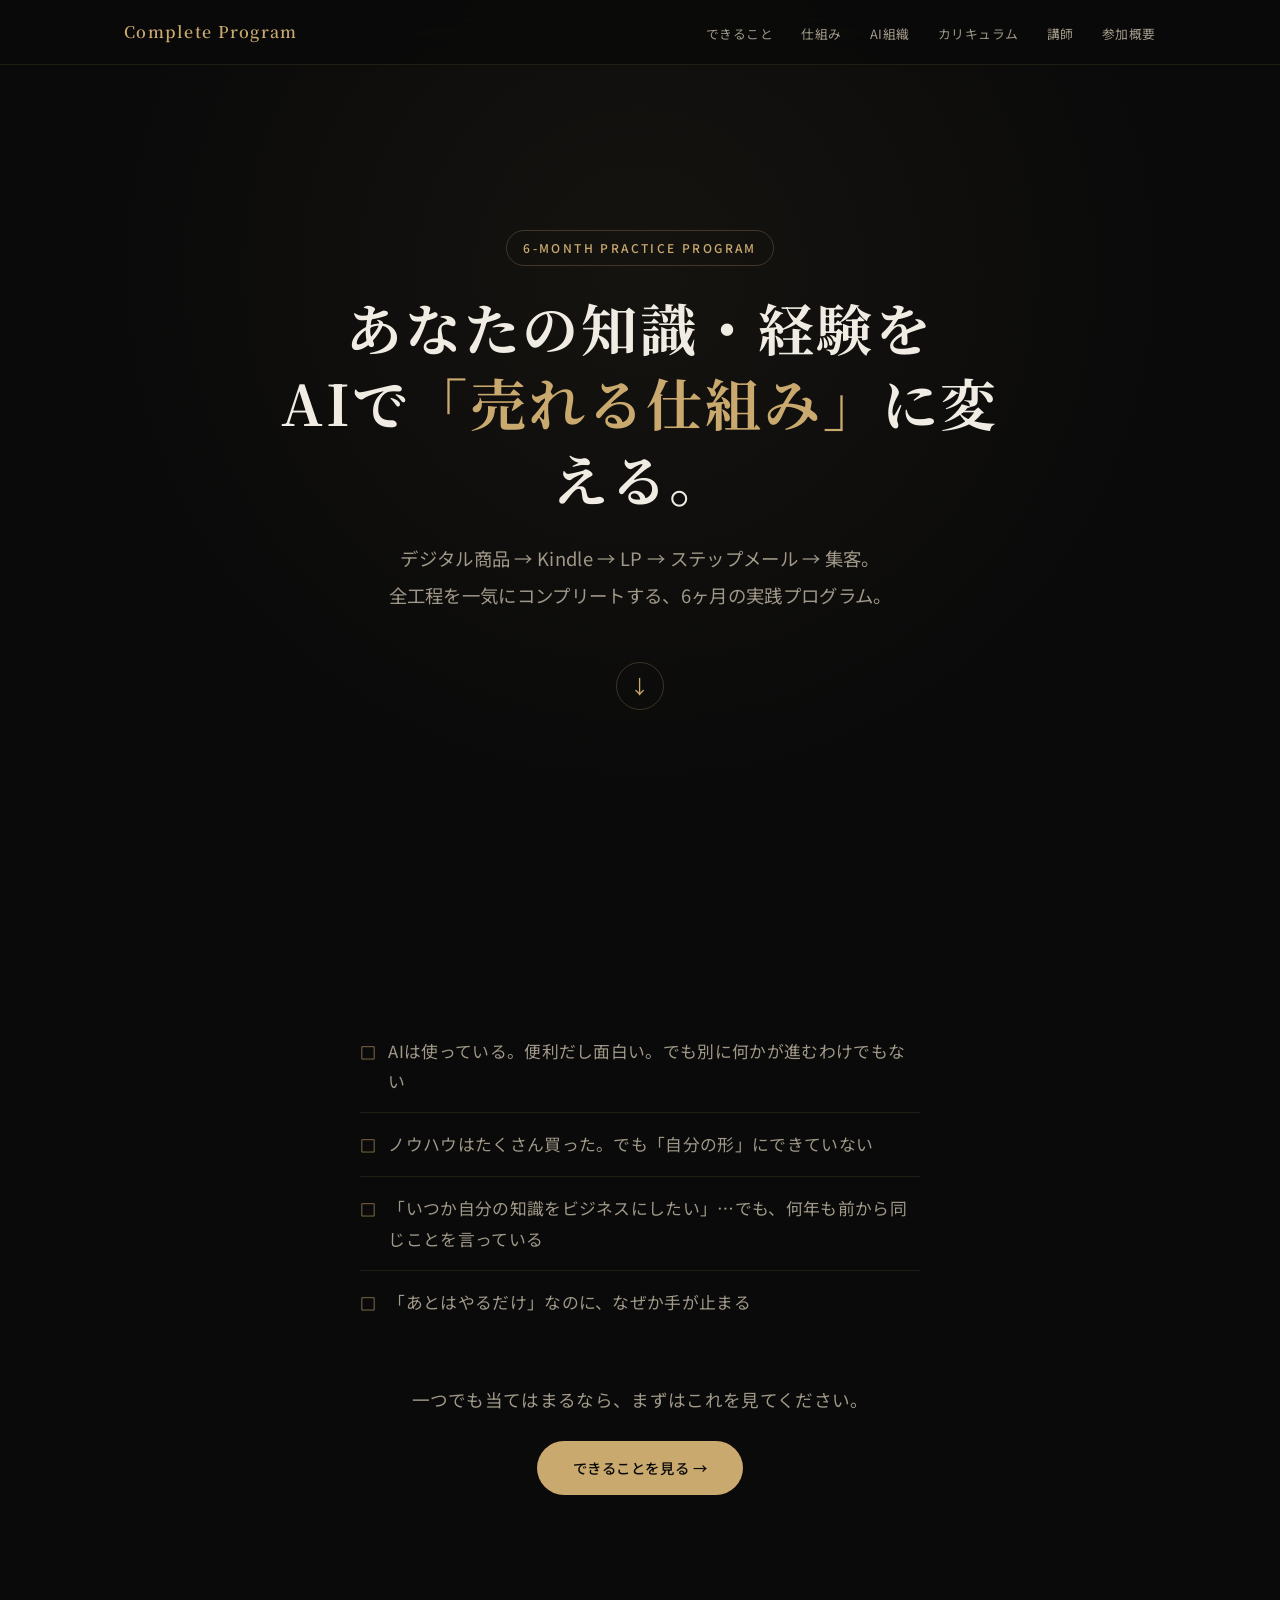
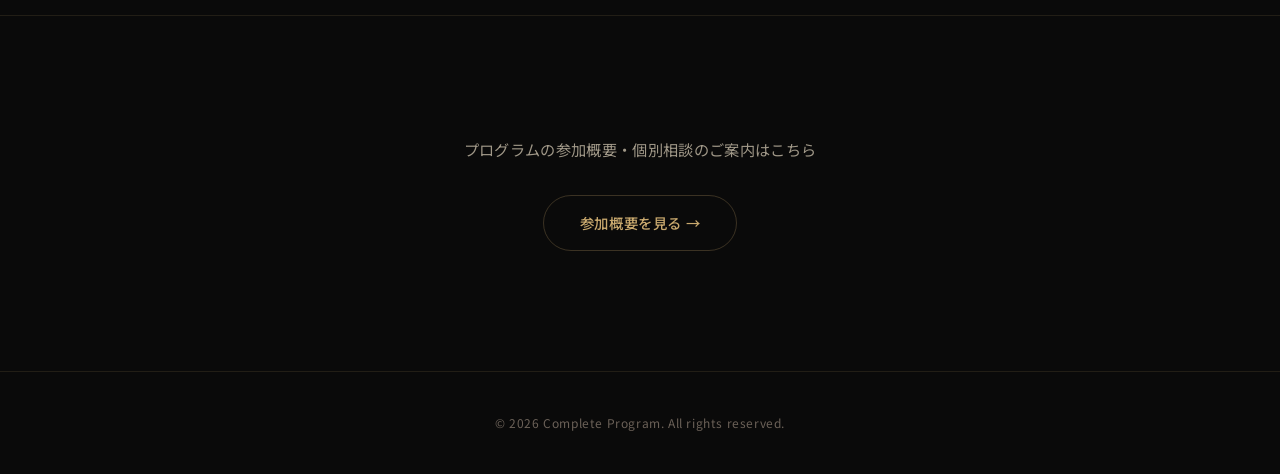
==== complete/index.html @ 24734cca "Move to /complete/ subdirectory" ====
<!DOCTYPE html>
<html lang="ja">
<head>
  <meta charset="UTF-8">
  <meta name="viewport" content="width=device-width, initial-scale=1.0">
  <title>Complete Program — AIで「売れる仕組み」を一気に作る実践プログラム</title>
  <meta name="description" content="デジタル商品、Kindle、LP、ステップメール、集客。全工程をAIで一気にコンプリートする6ヶ月の実践プログラム。">
  <link rel="stylesheet" href="style.css">
</head>
<body>

  <!-- Header -->
  <header class="site-header">
    <nav class="nav">
      <a href="index.html" class="nav__logo">Complete Program</a>
      <button class="nav__toggle" id="navToggle" aria-label="メニュー">
        <span></span><span></span><span></span>
      </button>
      <ul class="nav__links" id="navLinks">
        <li><a href="demo.html" class="nav__link">できること</a></li>
        <li><a href="system.html" class="nav__link">仕組み</a></li>
        <li><a href="ai-team.html" class="nav__link">AI組織</a></li>
        <li><a href="curriculum.html" class="nav__link">カリキュラム</a></li>
        <li><a href="coaches.html" class="nav__link">講師</a></li>
        <li><a href="overview.html" class="nav__link">参加概要</a></li>
      </ul>
    </nav>
  </header>

  <!-- Hero -->
  <section class="hero">
    <div class="hero__content">
      <span class="hero__label">6-Month Practice Program</span>
      <h1 class="hero__title">
        あなたの知識・経験を<br>
        AIで<span class="text-accent">「売れる仕組み」</span>に変える。
      </h1>
      <p class="hero__subtitle">
        デジタル商品 → Kindle → LP → ステップメール → 集客。<br>
        全工程を一気にコンプリートする、6ヶ月の実践プログラム。
      </p>
      <a href="#checklist" class="hero__arrow" aria-label="下へスクロール">↓</a>
    </div>
  </section>

  <!-- Checklist -->
  <section class="section" id="checklist">
    <div class="container">
      <ul class="checklist fade-in">
        <li class="checklist__item">AIは使っている。便利だし面白い。でも別に何かが進むわけでもない</li>
        <li class="checklist__item">ノウハウはたくさん買った。でも「自分の形」にできていない</li>
        <li class="checklist__item">「いつか自分の知識をビジネスにしたい」…でも、何年も前から同じことを言っている</li>
        <li class="checklist__item">「あとはやるだけ」なのに、なぜか手が止まる</li>
      </ul>

      <div class="text-center mt-48 fade-in">
        <p class="text-body mb-24">一つでも当てはまるなら、まずはこれを見てください。</p>
        <a href="demo.html" class="btn btn--primary">できることを見る →</a>
      </div>
    </div>
  </section>

  <!-- CTA to Overview -->
  <section class="cta-section fade-in">
    <p class="cta-section__desc">プログラムの参加概要・個別相談のご案内はこちら</p>
    <a href="overview.html" class="btn btn--outline">参加概要を見る →</a>
  </section>

  <!-- Footer -->
  <footer class="site-footer">
    <p>© 2026 Complete Program. All rights reserved.</p>
  </footer>

  <script src="main.js"></script>
</body>
</html>
---- complete/style.css ----
/* ============================================
   Complete Program — 専用サイト共通CSS
   Design: Quiet Luxury (Dark × Gold)
   ============================================ */

/* --- Google Fonts --- */
@import url('https://fonts.googleapis.com/css2?family=Noto+Sans+JP:wght@300;400;500;700&family=Noto+Serif+JP:wght@400;600;700&display=swap');

/* --- CSS Variables --- */
:root {
  /* Colors */
  --bg-primary: #0a0a0a;
  --bg-secondary: #111111;
  --bg-card: #161616;
  --bg-card-hover: #1c1c1c;
  --text-primary: #f0ece4;
  --text-secondary: #a09888;
  --text-muted: #6b6158;
  --accent-gold: #c9a96e;
  --accent-gold-light: #dfc699;
  --accent-gold-dim: rgba(201, 169, 110, 0.15);
  --border-subtle: rgba(201, 169, 110, 0.12);
  --border-medium: rgba(201, 169, 110, 0.25);

  /* Typography */
  --font-sans: 'Noto Sans JP', -apple-system, BlinkMacSystemFont, sans-serif;
  --font-serif: 'Noto Serif JP', 'Yu Mincho', serif;

  /* Spacing */
  --section-padding: clamp(64px, 10vw, 120px);
  --content-max: 880px;
  --content-wide: 1080px;

  /* Transitions */
  --ease-out: cubic-bezier(0.16, 1, 0.3, 1);
}

/* --- Reset & Base --- */
*, *::before, *::after {
  box-sizing: border-box;
  margin: 0;
  padding: 0;
}

html {
  font-size: 16px;
  scroll-behavior: smooth;
  -webkit-font-smoothing: antialiased;
  -moz-osx-font-smoothing: grayscale;
}

body {
  font-family: var(--font-sans);
  font-weight: 400;
  color: var(--text-primary);
  background-color: var(--bg-primary);
  line-height: 1.8;
  letter-spacing: 0.02em;
  overflow-x: hidden;
}

a {
  color: var(--accent-gold);
  text-decoration: none;
  transition: color 0.3s var(--ease-out);
}
a:hover {
  color: var(--accent-gold-light);
}

img {
  max-width: 100%;
  height: auto;
  display: block;
}

/* --- Typography --- */
.heading-xl {
  font-family: var(--font-serif);
  font-size: clamp(1.75rem, 4.5vw, 3rem);
  font-weight: 600;
  line-height: 1.4;
  letter-spacing: 0.04em;
  color: var(--text-primary);
}

.heading-lg {
  font-family: var(--font-serif);
  font-size: clamp(1.5rem, 3.5vw, 2.25rem);
  font-weight: 600;
  line-height: 1.4;
  letter-spacing: 0.03em;
  color: var(--text-primary);
}

.heading-md {
  font-family: var(--font-serif);
  font-size: clamp(1.2rem, 2.5vw, 1.6rem);
  font-weight: 600;
  line-height: 1.5;
  color: var(--text-primary);
}

.text-body {
  font-size: clamp(0.95rem, 1.8vw, 1.1rem);
  color: var(--text-secondary);
  line-height: 2;
}

.text-small {
  font-size: 0.85rem;
  color: var(--text-muted);
}

.text-accent {
  color: var(--accent-gold);
}

/* --- Layout --- */
.container {
  max-width: var(--content-max);
  margin: 0 auto;
  padding: 0 24px;
}

.container--wide {
  max-width: var(--content-wide);
}

.section {
  padding: var(--section-padding) 0;
}

.section--alt {
  background-color: var(--bg-secondary);
}

/* --- Header / Navigation --- */
.site-header {
  position: fixed;
  top: 0;
  left: 0;
  right: 0;
  z-index: 1000;
  background: rgba(10, 10, 10, 0.85);
  backdrop-filter: blur(20px);
  -webkit-backdrop-filter: blur(20px);
  border-bottom: 1px solid var(--border-subtle);
  transition: background 0.3s var(--ease-out);
}

.nav {
  max-width: var(--content-wide);
  margin: 0 auto;
  padding: 0 24px;
  height: 64px;
  display: flex;
  align-items: center;
  justify-content: space-between;
}

.nav__logo {
  font-family: var(--font-serif);
  font-size: 1rem;
  font-weight: 600;
  color: var(--accent-gold);
  letter-spacing: 0.08em;
  white-space: nowrap;
}

.nav__links {
  display: flex;
  gap: 28px;
  list-style: none;
}

.nav__link {
  font-size: 0.8rem;
  font-weight: 400;
  color: var(--text-secondary);
  letter-spacing: 0.04em;
  padding: 4px 0;
  position: relative;
  transition: color 0.3s var(--ease-out);
}

.nav__link::after {
  content: '';
  position: absolute;
  bottom: -2px;
  left: 0;
  width: 0;
  height: 1px;
  background: var(--accent-gold);
  transition: width 0.4s var(--ease-out);
}

.nav__link:hover,
.nav__link--active {
  color: var(--accent-gold);
}

.nav__link:hover::after,
.nav__link--active::after {
  width: 100%;
}

/* Mobile Menu */
.nav__toggle {
  display: none;
  background: none;
  border: none;
  cursor: pointer;
  padding: 8px;
}

.nav__toggle span {
  display: block;
  width: 20px;
  height: 1.5px;
  background: var(--text-primary);
  margin: 5px 0;
  transition: all 0.3s var(--ease-out);
}

@media (max-width: 768px) {
  .nav__toggle {
    display: block;
  }

  .nav__links {
    position: fixed;
    top: 64px;
    left: 0;
    right: 0;
    background: rgba(10, 10, 10, 0.97);
    backdrop-filter: blur(20px);
    -webkit-backdrop-filter: blur(20px);
    flex-direction: column;
    padding: 24px 32px 40px;
    gap: 0;
    border-bottom: 1px solid var(--border-subtle);
    transform: translateY(-120%);
    opacity: 0;
    transition: transform 0.4s var(--ease-out), opacity 0.3s var(--ease-out);
    pointer-events: none;
  }

  .nav__links.is-open {
    transform: translateY(0);
    opacity: 1;
    pointer-events: all;
  }

  .nav__link {
    padding: 14px 0;
    font-size: 0.95rem;
    border-bottom: 1px solid var(--border-subtle);
  }

  .nav__link:last-child {
    border-bottom: none;
  }
}

/* --- Hero --- */
.hero {
  min-height: 100vh;
  display: flex;
  align-items: center;
  justify-content: center;
  text-align: center;
  padding: 120px 24px 80px;
  position: relative;
  overflow: hidden;
}

.hero::before {
  content: '';
  position: absolute;
  top: 0;
  left: 0;
  right: 0;
  bottom: 0;
  background: radial-gradient(ellipse at 50% 30%, rgba(201, 169, 110, 0.06) 0%, transparent 60%);
  pointer-events: none;
}

.hero__content {
  position: relative;
  z-index: 1;
  max-width: 720px;
}

.hero__label {
  display: inline-block;
  font-size: 0.75rem;
  font-weight: 500;
  color: var(--accent-gold);
  letter-spacing: 0.2em;
  text-transform: uppercase;
  margin-bottom: 24px;
  padding: 6px 16px;
  border: 1px solid var(--border-medium);
  border-radius: 100px;
}

.hero__title {
  font-family: var(--font-serif);
  font-size: clamp(2rem, 6vw, 3.5rem);
  font-weight: 700;
  line-height: 1.35;
  letter-spacing: 0.05em;
  margin-bottom: 24px;
}

.hero__subtitle {
  font-size: clamp(1rem, 2vw, 1.15rem);
  color: var(--text-secondary);
  line-height: 2;
  margin-bottom: 48px;
}

.hero__arrow {
  display: inline-flex;
  align-items: center;
  justify-content: center;
  width: 48px;
  height: 48px;
  border: 1px solid var(--border-medium);
  border-radius: 50%;
  color: var(--accent-gold);
  font-size: 1.2rem;
  animation: float 2.5s ease-in-out infinite;
  cursor: pointer;
  transition: background 0.3s var(--ease-out);
}
.hero__arrow:hover {
  background: var(--accent-gold-dim);
}

@keyframes float {
  0%, 100% { transform: translateY(0); }
  50% { transform: translateY(8px); }
}

/* --- Page Hero (inner pages) --- */
.page-hero {
  padding: 140px 24px 80px;
  text-align: center;
}

.page-hero__title {
  font-family: var(--font-serif);
  font-size: clamp(1.75rem, 5vw, 2.75rem);
  font-weight: 700;
  line-height: 1.4;
  letter-spacing: 0.04em;
  margin-bottom: 16px;
}

.page-hero__subtitle {
  font-size: clamp(0.95rem, 1.8vw, 1.1rem);
  color: var(--text-secondary);
  max-width: 600px;
  margin: 0 auto;
  line-height: 1.9;
}

/* --- Video Block --- */
.video-block {
  margin: 48px 0;
}

.video-block__label {
  font-family: var(--font-serif);
  font-size: clamp(1.1rem, 2.5vw, 1.4rem);
  font-weight: 600;
  margin-bottom: 20px;
  text-align: center;
  line-height: 1.6;
}

.video-block__player {
  position: relative;
  width: 100%;
  padding-bottom: 56.25%; /* 16:9 */
  background: var(--bg-card);
  border-radius: 12px;
  overflow: hidden;
  border: 1px solid var(--border-subtle);
}

.video-block__player iframe {
  position: absolute;
  top: 0;
  left: 0;
  width: 100%;
  height: 100%;
  border: none;
}

.video-block__placeholder {
  position: absolute;
  top: 0;
  left: 0;
  width: 100%;
  height: 100%;
  display: flex;
  flex-direction: column;
  align-items: center;
  justify-content: center;
  gap: 16px;
  color: var(--text-muted);
  cursor: pointer;
  transition: background 0.3s var(--ease-out);
}

.video-block__placeholder:hover {
  background: rgba(201, 169, 110, 0.05);
}

.video-block__play-icon {
  width: 64px;
  height: 64px;
  border: 2px solid var(--accent-gold);
  border-radius: 50%;
  display: flex;
  align-items: center;
  justify-content: center;
  color: var(--accent-gold);
  font-size: 1.5rem;
  transition: all 0.3s var(--ease-out);
}

.video-block__placeholder:hover .video-block__play-icon {
  background: var(--accent-gold);
  color: var(--bg-primary);
  transform: scale(1.08);
}

.video-block__placeholder-text {
  font-size: 0.85rem;
  letter-spacing: 0.05em;
}

/* --- Checklist --- */
.checklist {
  list-style: none;
  max-width: 560px;
  margin: 0 auto;
}

.checklist__item {
  padding: 16px 0;
  border-bottom: 1px solid var(--border-subtle);
  font-size: clamp(0.95rem, 1.8vw, 1.05rem);
  color: var(--text-secondary);
  line-height: 1.8;
  display: flex;
  align-items: flex-start;
  gap: 12px;
}

.checklist__item::before {
  content: '□';
  color: var(--accent-gold);
  font-size: 1rem;
  flex-shrink: 0;
  margin-top: 2px;
}

.checklist__item:last-child {
  border-bottom: none;
}

/* --- Three Column (Icons) --- */
.three-col {
  display: grid;
  grid-template-columns: repeat(3, 1fr);
  gap: 32px;
  text-align: center;
  margin: 48px 0;
}

.three-col__item {
  padding: 32px 16px;
}

.three-col__icon {
  font-size: 2.5rem;
  margin-bottom: 16px;
}

.three-col__title {
  font-family: var(--font-serif);
  font-size: 1.1rem;
  font-weight: 600;
  margin-bottom: 8px;
  color: var(--text-primary);
}

.three-col__desc {
  font-size: 0.85rem;
  color: var(--text-muted);
  line-height: 1.7;
}

@media (max-width: 640px) {
  .three-col {
    grid-template-columns: 1fr;
    gap: 8px;
  }
  .three-col__item {
    padding: 24px 16px;
    border-bottom: 1px solid var(--border-subtle);
  }
  .three-col__item:last-child {
    border-bottom: none;
  }
}

/* --- Timeline --- */
.timeline {
  position: relative;
  padding-left: 40px;
  margin: 48px 0;
}

.timeline::before {
  content: '';
  position: absolute;
  left: 12px;
  top: 0;
  bottom: 0;
  width: 1px;
  background: linear-gradient(to bottom, var(--accent-gold), var(--border-subtle));
}

.timeline__item {
  position: relative;
  padding-bottom: 40px;
}

.timeline__item:last-child {
  padding-bottom: 0;
}

.timeline__dot {
  position: absolute;
  left: -34px;
  top: 4px;
  width: 12px;
  height: 12px;
  border-radius: 50%;
  background: var(--accent-gold);
  border: 2px solid var(--bg-primary);
  box-shadow: 0 0 0 4px var(--accent-gold-dim);
}

.timeline__month {
  font-family: var(--font-serif);
  font-size: 0.8rem;
  font-weight: 600;
  color: var(--accent-gold);
  letter-spacing: 0.1em;
  margin-bottom: 4px;
}

.timeline__title {
  font-family: var(--font-serif);
  font-size: 1.2rem;
  font-weight: 600;
  margin-bottom: 6px;
}

.timeline__desc {
  font-size: 0.9rem;
  color: var(--text-secondary);
  line-height: 1.7;
}

.timeline__divider {
  position: relative;
  padding: 24px 0;
  text-align: center;
}

.timeline__divider-text {
  font-family: var(--font-serif);
  font-size: 0.85rem;
  color: var(--accent-gold);
  letter-spacing: 0.1em;
  background: var(--bg-primary);
  padding: 0 16px;
  position: relative;
  z-index: 1;
}

/* --- Deliverables Grid --- */
.deliverables {
  display: grid;
  grid-template-columns: repeat(auto-fit, minmax(140px, 1fr));
  gap: 16px;
  margin: 40px 0;
}

.deliverable {
  background: var(--bg-card);
  border: 1px solid var(--border-subtle);
  border-radius: 12px;
  padding: 24px 16px;
  text-align: center;
  transition: all 0.3s var(--ease-out);
}

.deliverable:hover {
  border-color: var(--border-medium);
  background: var(--bg-card-hover);
  transform: translateY(-2px);
}

.deliverable__icon {
  font-size: 1.8rem;
  margin-bottom: 10px;
}

.deliverable__name {
  font-size: 0.8rem;
  color: var(--text-secondary);
  line-height: 1.5;
}

/* --- Coach Card --- */
.coach-grid {
  display: grid;
  grid-template-columns: repeat(2, 1fr);
  gap: 40px;
  margin: 48px 0;
}

.coach-card {
  text-align: center;
  padding: 48px 24px;
  background: var(--bg-card);
  border: 1px solid var(--border-subtle);
  border-radius: 16px;
  transition: all 0.3s var(--ease-out);
}

.coach-card:hover {
  border-color: var(--border-medium);
}

.coach-card__avatar {
  width: 120px;
  height: 120px;
  border-radius: 50%;
  background: var(--bg-secondary);
  border: 2px solid var(--border-medium);
  margin: 0 auto 24px;
  display: flex;
  align-items: center;
  justify-content: center;
  font-size: 2.5rem;
  color: var(--accent-gold);
}

.coach-card__name {
  font-family: var(--font-serif);
  font-size: 1.3rem;
  font-weight: 600;
  margin-bottom: 4px;
}

.coach-card__role {
  font-size: 0.85rem;
  color: var(--accent-gold);
  margin-bottom: 20px;
  letter-spacing: 0.05em;
}

.coach-card__desc {
  font-size: 0.9rem;
  color: var(--text-secondary);
  line-height: 1.8;
}

@media (max-width: 640px) {
  .coach-grid {
    grid-template-columns: 1fr;
    gap: 24px;
  }
}

/* --- FAQ --- */
.faq-list {
  margin: 40px 0;
}

.faq-item {
  border-bottom: 1px solid var(--border-subtle);
}

.faq-item__q {
  width: 100%;
  background: none;
  border: none;
  color: var(--text-primary);
  font-family: var(--font-sans);
  font-size: 1rem;
  text-align: left;
  padding: 20px 0;
  cursor: pointer;
  display: flex;
  align-items: center;
  justify-content: space-between;
  gap: 16px;
  transition: color 0.3s var(--ease-out);
}

.faq-item__q:hover {
  color: var(--accent-gold);
}

.faq-item__icon {
  font-size: 1.2rem;
  color: var(--accent-gold);
  flex-shrink: 0;
  transition: transform 0.3s var(--ease-out);
}

.faq-item.is-open .faq-item__icon {
  transform: rotate(45deg);
}

.faq-item__a {
  max-height: 0;
  overflow: hidden;
  transition: max-height 0.4s var(--ease-out), padding 0.3s var(--ease-out);
}

.faq-item.is-open .faq-item__a {
  max-height: 300px;
  padding-bottom: 20px;
}

.faq-item__a-inner {
  font-size: 0.9rem;
  color: var(--text-secondary);
  line-height: 1.9;
  padding-right: 40px;
}

/* --- CTA Section --- */
.cta-section {
  text-align: center;
  padding: var(--section-padding) 24px;
  border-top: 1px solid var(--border-subtle);
}

.cta-section__title {
  font-family: var(--font-serif);
  font-size: clamp(1.2rem, 3vw, 1.6rem);
  font-weight: 600;
  margin-bottom: 12px;
  color: var(--text-primary);
}

.cta-section__desc {
  font-size: 0.95rem;
  color: var(--text-secondary);
  margin-bottom: 32px;
}

/* --- Buttons --- */
.btn {
  display: inline-flex;
  align-items: center;
  gap: 8px;
  font-family: var(--font-sans);
  font-size: 0.9rem;
  font-weight: 500;
  letter-spacing: 0.04em;
  padding: 14px 36px;
  border-radius: 100px;
  border: none;
  cursor: pointer;
  transition: all 0.3s var(--ease-out);
  text-decoration: none;
}

.btn--primary {
  background: var(--accent-gold);
  color: var(--bg-primary);
}
.btn--primary:hover {
  background: var(--accent-gold-light);
  color: var(--bg-primary);
  transform: translateY(-2px);
  box-shadow: 0 8px 32px rgba(201, 169, 110, 0.25);
}

.btn--outline {
  background: transparent;
  color: var(--accent-gold);
  border: 1px solid var(--border-medium);
}
.btn--outline:hover {
  background: var(--accent-gold-dim);
  border-color: var(--accent-gold);
  color: var(--accent-gold-light);
}

.btn--large {
  padding: 18px 48px;
  font-size: 1rem;
}

/* --- Divider --- */
.divider {
  width: 60px;
  height: 1px;
  background: var(--accent-gold);
  margin: 32px auto;
  opacity: 0.5;
}

/* --- Quote Block --- */
.quote-block {
  max-width: 640px;
  margin: 60px auto;
  text-align: center;
  padding: 48px 32px;
  position: relative;
}

.quote-block::before {
  content: '';
  position: absolute;
  top: 0;
  left: 50%;
  transform: translateX(-50%);
  width: 40px;
  height: 1px;
  background: var(--accent-gold);
}

.quote-block__text {
  font-family: var(--font-serif);
  font-size: clamp(1.1rem, 2.5vw, 1.4rem);
  font-weight: 400;
  line-height: 2;
  color: var(--text-primary);
}

.quote-block__text em {
  font-style: normal;
  color: var(--accent-gold);
}

/* --- Overview specifics --- */
.overview-specs {
  display: grid;
  grid-template-columns: repeat(3, 1fr);
  gap: 24px;
  margin: 48px 0;
}

.overview-spec {
  background: var(--bg-card);
  border: 1px solid var(--border-subtle);
  border-radius: 12px;
  padding: 32px 24px;
  text-align: center;
}

.overview-spec__icon {
  font-size: 2rem;
  margin-bottom: 12px;
}

.overview-spec__label {
  font-size: 0.8rem;
  color: var(--text-muted);
  margin-bottom: 4px;
  letter-spacing: 0.05em;
}

.overview-spec__value {
  font-family: var(--font-serif);
  font-size: 1.2rem;
  font-weight: 600;
  color: var(--text-primary);
}

@media (max-width: 640px) {
  .overview-specs {
    grid-template-columns: 1fr;
    gap: 12px;
  }
}

.price-display {
  text-align: center;
  margin: 40px 0;
  padding: 40px 24px;
  border: 1px solid var(--border-medium);
  border-radius: 16px;
  background: linear-gradient(135deg, rgba(201, 169, 110, 0.04) 0%, transparent 100%);
}

.price-display__label {
  font-size: 0.85rem;
  color: var(--text-muted);
  letter-spacing: 0.08em;
  margin-bottom: 12px;
}

.price-display__value {
  font-family: var(--font-serif);
  font-size: clamp(1.5rem, 4vw, 2.5rem);
  font-weight: 700;
  color: var(--accent-gold);
  margin-bottom: 8px;
}

.price-display__note {
  font-size: 0.85rem;
  color: var(--text-secondary);
}

/* --- CTA Final --- */
.cta-final {
  text-align: center;
  padding: 80px 24px;
  background: linear-gradient(180deg, var(--bg-primary) 0%, rgba(201, 169, 110, 0.03) 100%);
}

.cta-final__list {
  list-style: none;
  max-width: 400px;
  margin: 0 auto 40px;
  text-align: left;
}

.cta-final__list li {
  padding: 8px 0;
  font-size: 0.95rem;
  color: var(--text-secondary);
  display: flex;
  align-items: center;
  gap: 10px;
}

.cta-final__list li::before {
  content: '✓';
  color: var(--accent-gold);
  font-weight: 700;
  flex-shrink: 0;
}

/* --- Footer --- */
.site-footer {
  text-align: center;
  padding: 40px 24px;
  border-top: 1px solid var(--border-subtle);
  color: var(--text-muted);
  font-size: 0.75rem;
  letter-spacing: 0.05em;
}

/* --- Scroll Animations --- */
.fade-in {
  opacity: 0;
  transform: translateY(24px);
  transition: opacity 0.8s var(--ease-out), transform 0.8s var(--ease-out);
}

.fade-in.is-visible {
  opacity: 1;
  transform: translateY(0);
}

/* --- Utility --- */
.text-center { text-align: center; }
.mt-16 { margin-top: 16px; }
.mt-24 { margin-top: 24px; }
.mt-32 { margin-top: 32px; }
.mt-48 { margin-top: 48px; }
.mt-64 { margin-top: 64px; }
.mb-16 { margin-bottom: 16px; }
.mb-24 { margin-bottom: 24px; }
.mb-32 { margin-bottom: 32px; }
.mb-48 { margin-bottom: 48px; }
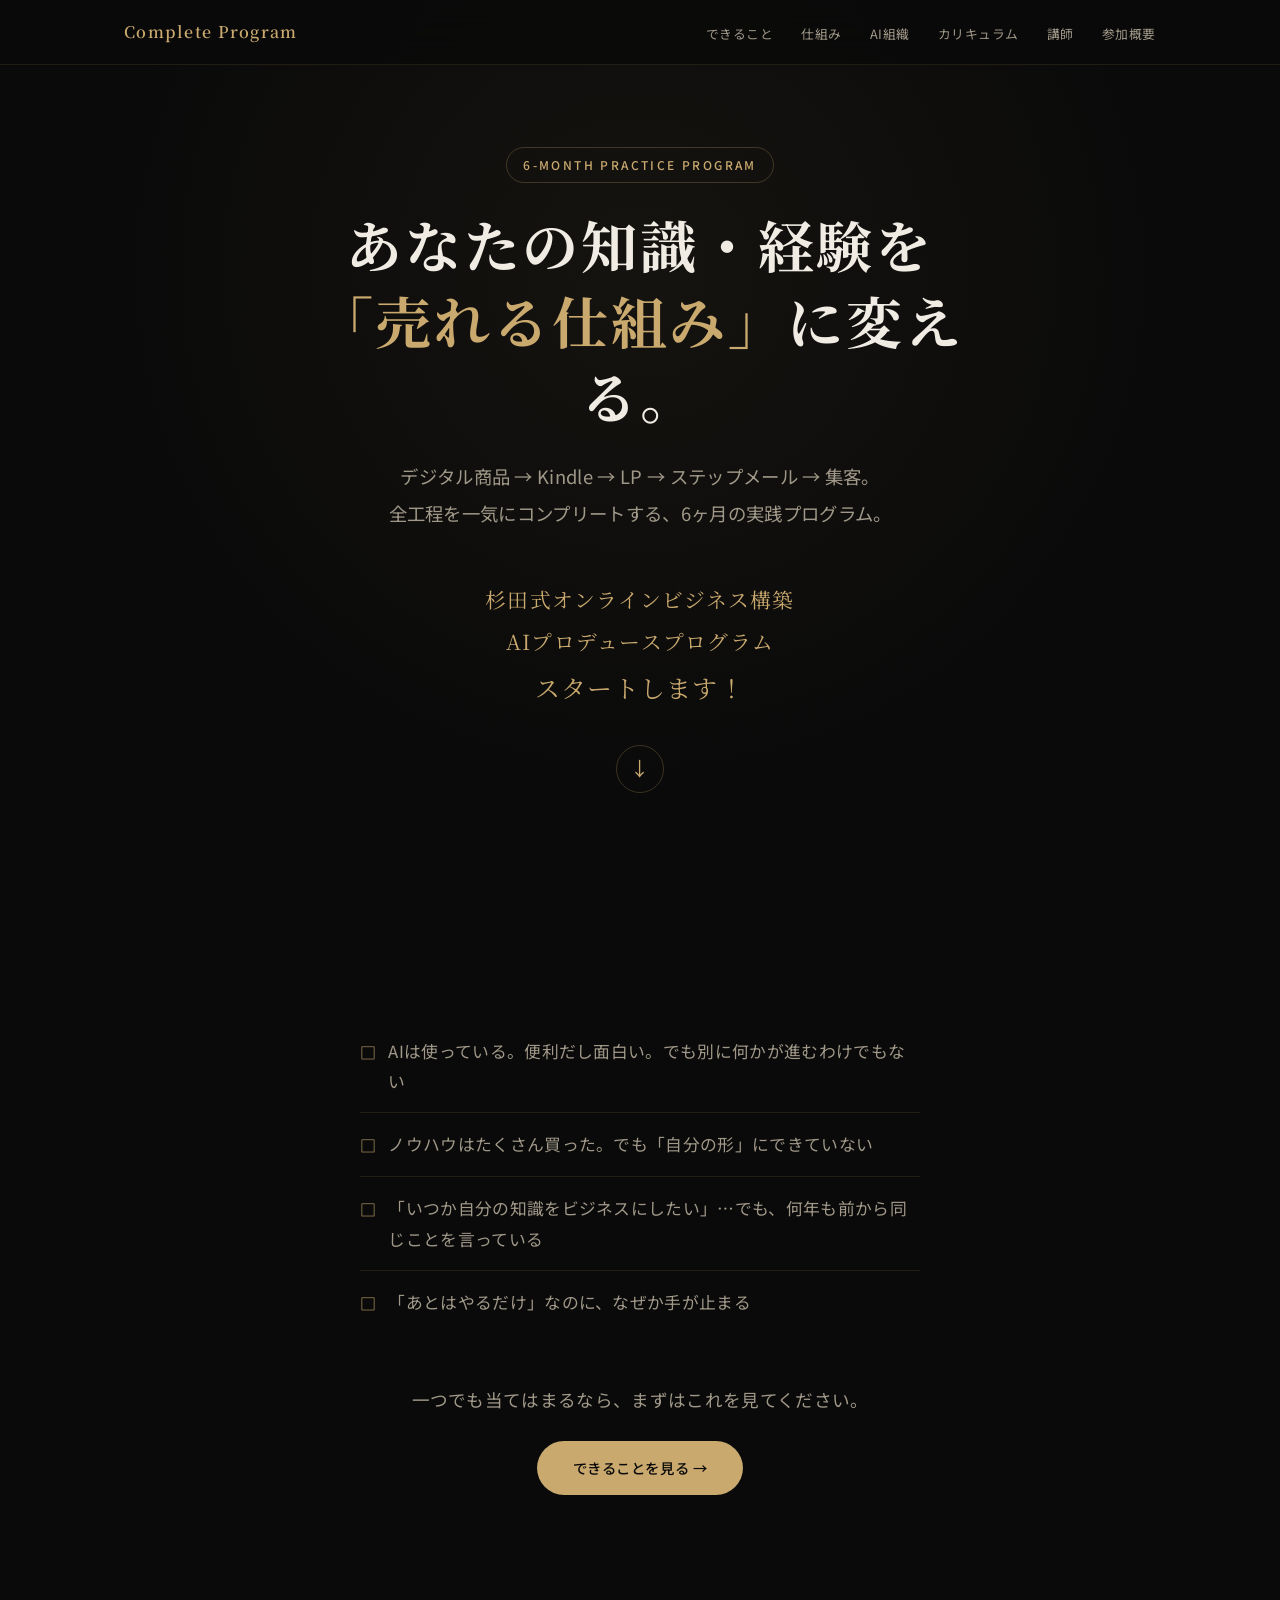
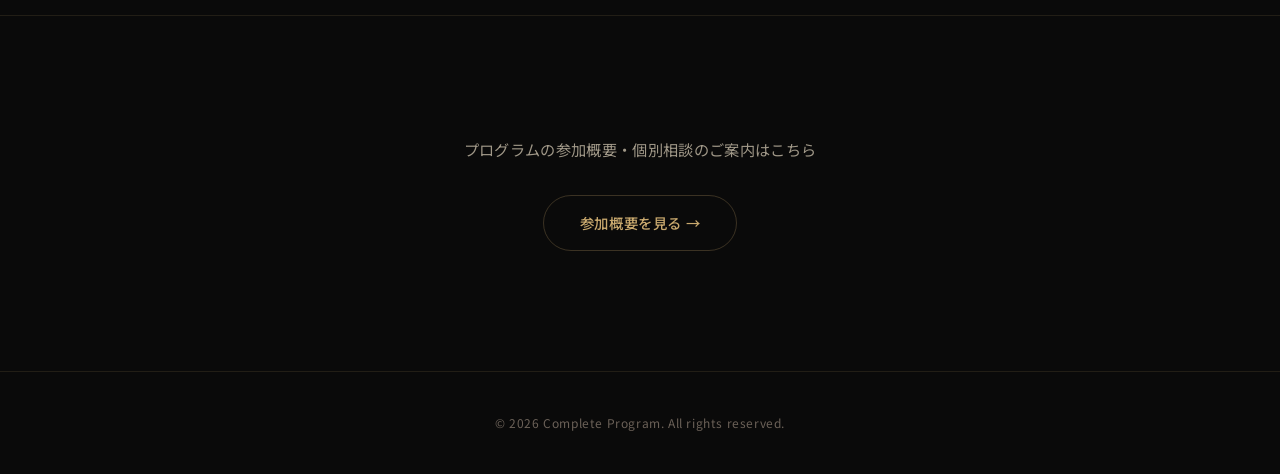
==== commit 7ae1efb3: "Add program name announcement to hero" ====
--- a/complete/index.html
+++ b/complete/index.html
@@ -33,13 +33,18 @@
       <span class="hero__label">6-Month Practice Program</span>
       <h1 class="hero__title">
         あなたの知識・経験を<br>
-        AIで<span class="text-accent">「売れる仕組み」</span>に変える。
+        <span class="text-accent">「売れる仕組み」</span>に変える。
       </h1>
       <p class="hero__subtitle">
         デジタル商品 → Kindle → LP → ステップメール → 集客。<br>
         全工程を一気にコンプリートする、6ヶ月の実践プログラム。
       </p>
-      <a href="#checklist" class="hero__arrow" aria-label="下へスクロール">↓</a>
+      <p class="hero__announce" style="margin-top: 48px; font-family: var(--font-serif); font-size: clamp(1rem, 2.5vw, 1.3rem); color: var(--accent-gold); line-height: 2; letter-spacing: 0.06em;">
+        杉田式オンラインビジネス構築<br>
+        AIプロデュースプログラム<br>
+        <span style="font-size: 1.2em;">スタートします！</span>
+      </p>
+      <a href="#checklist" class="hero__arrow" aria-label="下へスクロール" style="margin-top: 32px;">↓</a>
     </div>
   </section>
 
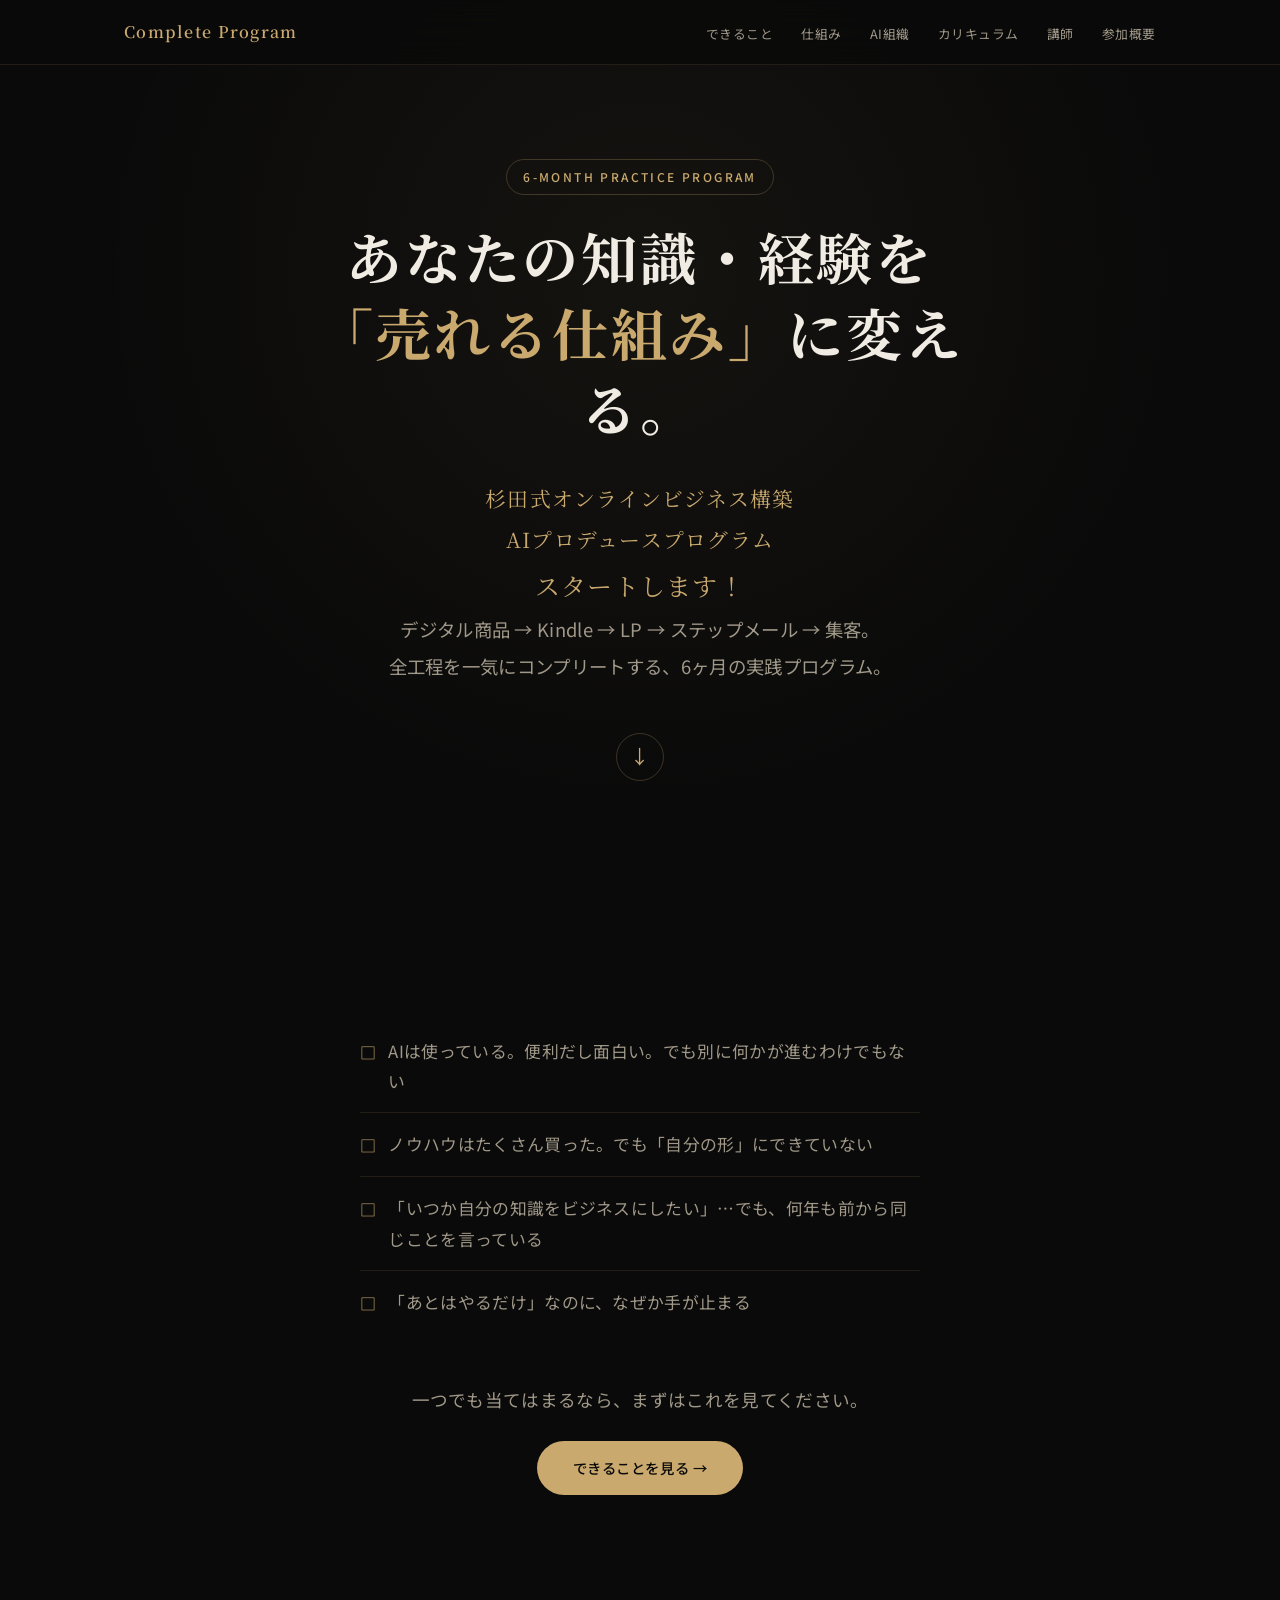
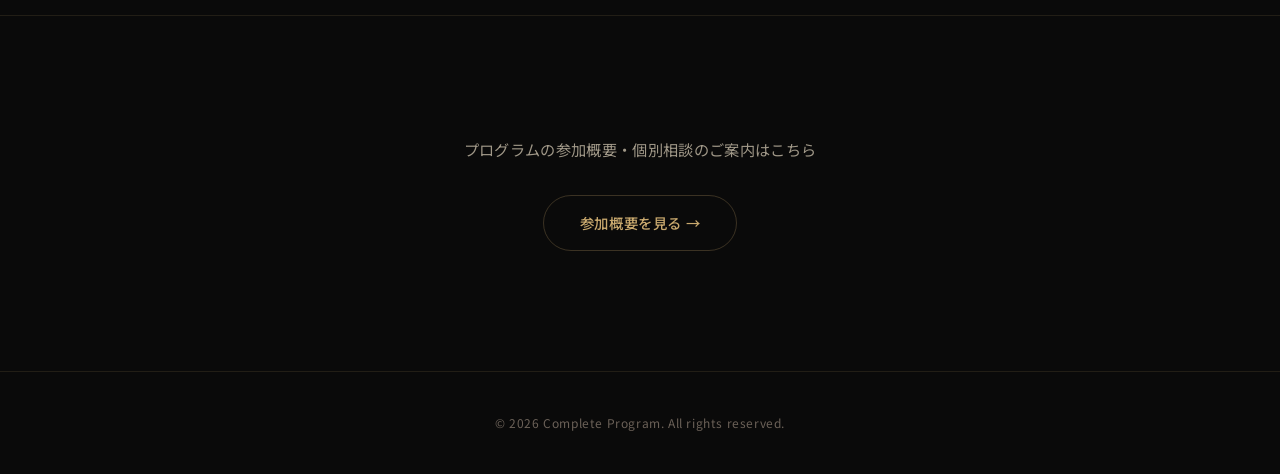
==== commit f83fc8ee: "Move announcement above subtitle" ====
--- a/complete/index.html
+++ b/complete/index.html
@@ -35,16 +35,16 @@
         あなたの知識・経験を<br>
         <span class="text-accent">「売れる仕組み」</span>に変える。
       </h1>
+      <p class="hero__announce" style="margin-top: 32px; font-family: var(--font-serif); font-size: clamp(1rem, 2.5vw, 1.3rem); color: var(--accent-gold); line-height: 2; letter-spacing: 0.06em;">
+        杉田式オンラインビジネス構築<br>
+        AIプロデュースプログラム<br>
+        <span style="font-size: 1.2em;">スタートします！</span>
+      </p>
       <p class="hero__subtitle">
         デジタル商品 → Kindle → LP → ステップメール → 集客。<br>
         全工程を一気にコンプリートする、6ヶ月の実践プログラム。
       </p>
-      <p class="hero__announce" style="margin-top: 48px; font-family: var(--font-serif); font-size: clamp(1rem, 2.5vw, 1.3rem); color: var(--accent-gold); line-height: 2; letter-spacing: 0.06em;">
-        杉田式オンラインビジネス構築<br>
-        AIプロデュースプログラム<br>
-        <span style="font-size: 1.2em;">スタートします！</span>
-      </p>
-      <a href="#checklist" class="hero__arrow" aria-label="下へスクロール" style="margin-top: 32px;">↓</a>
+      <a href="#checklist" class="hero__arrow" aria-label="下へスクロール">↓</a>
     </div>
   </section>
 
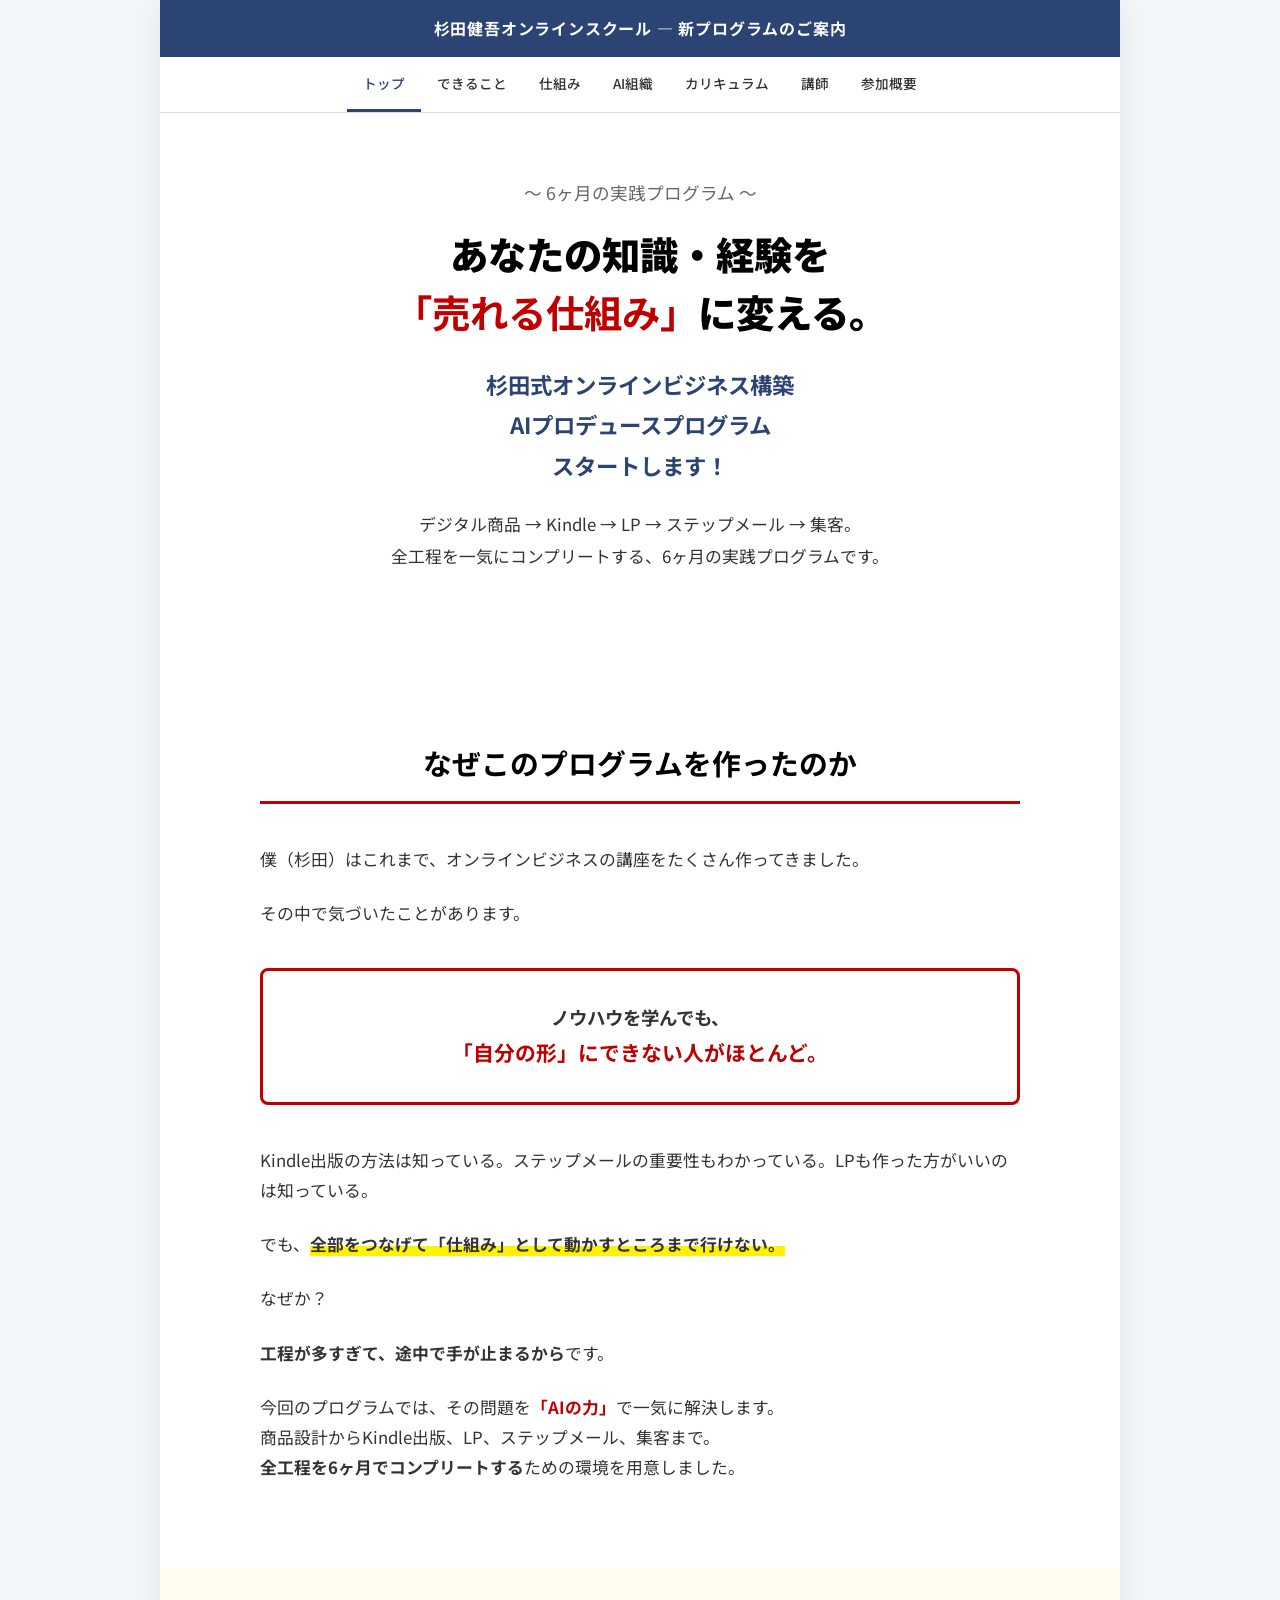
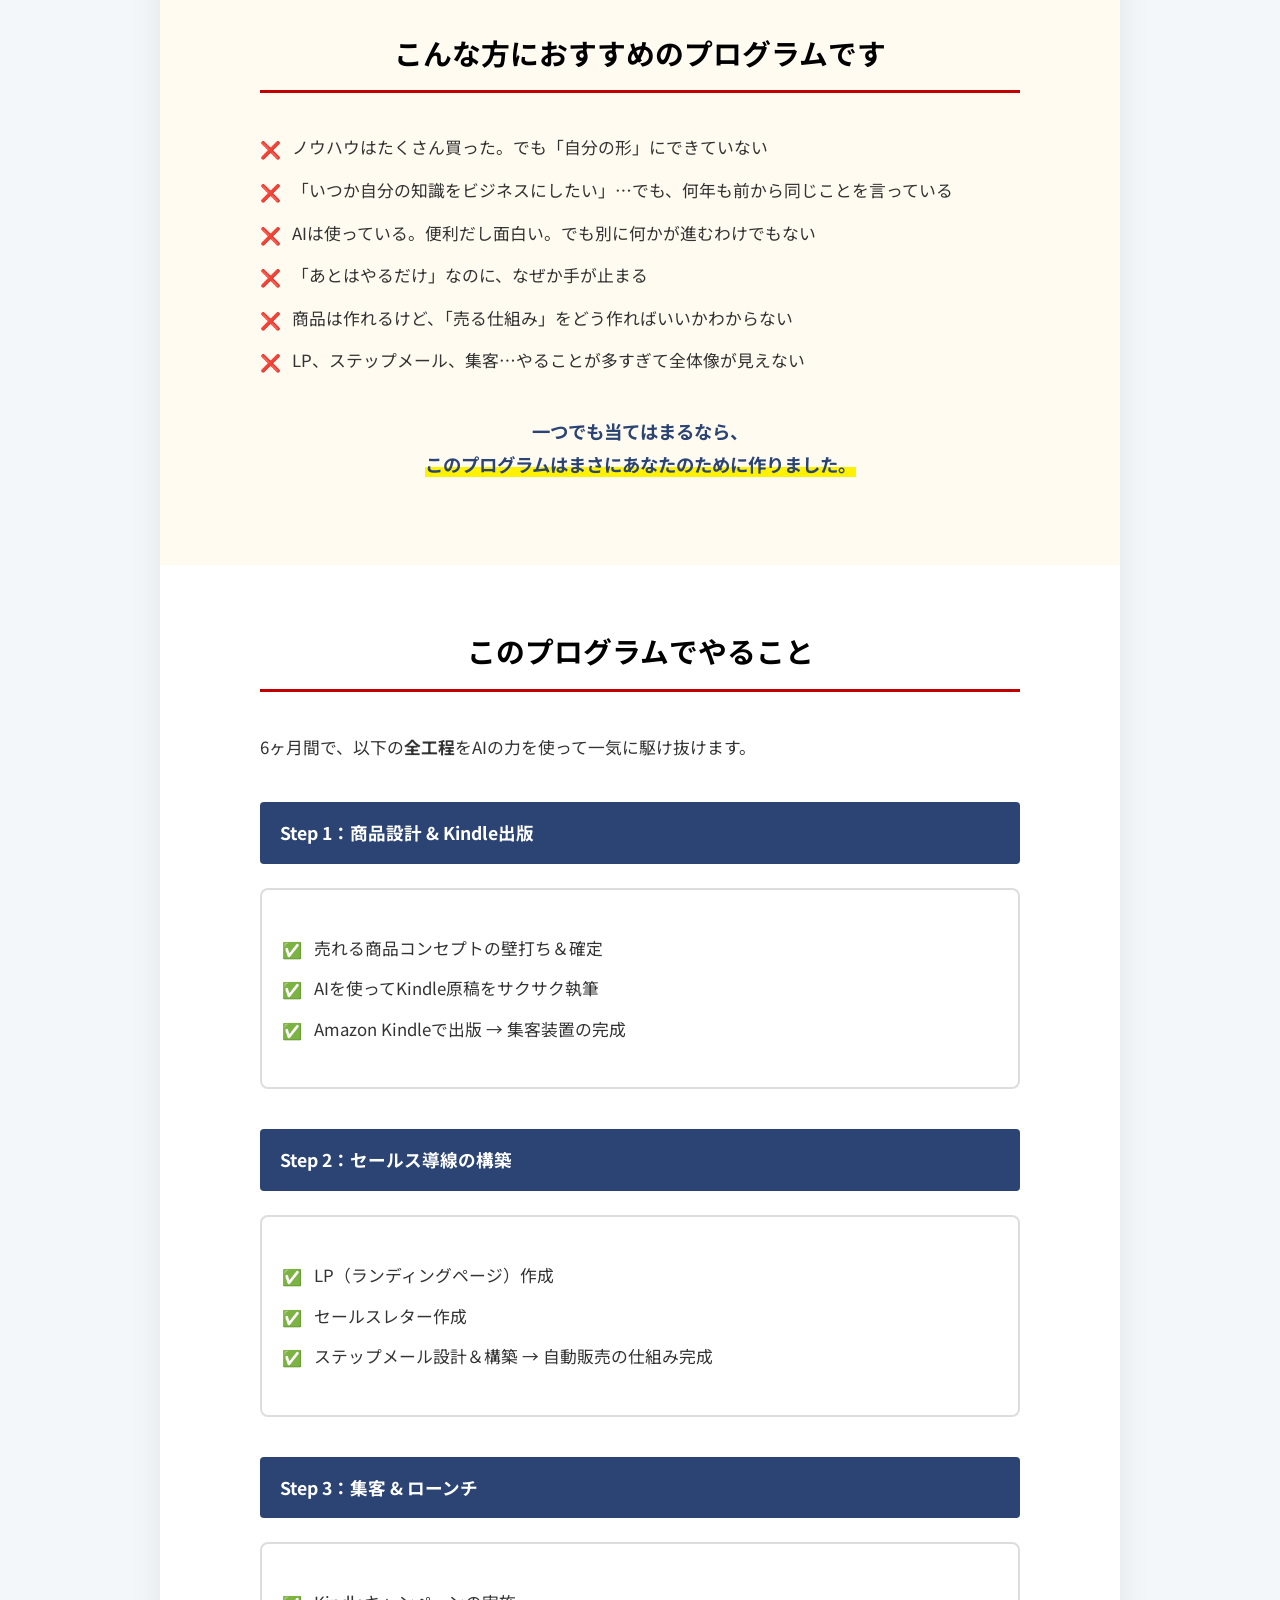
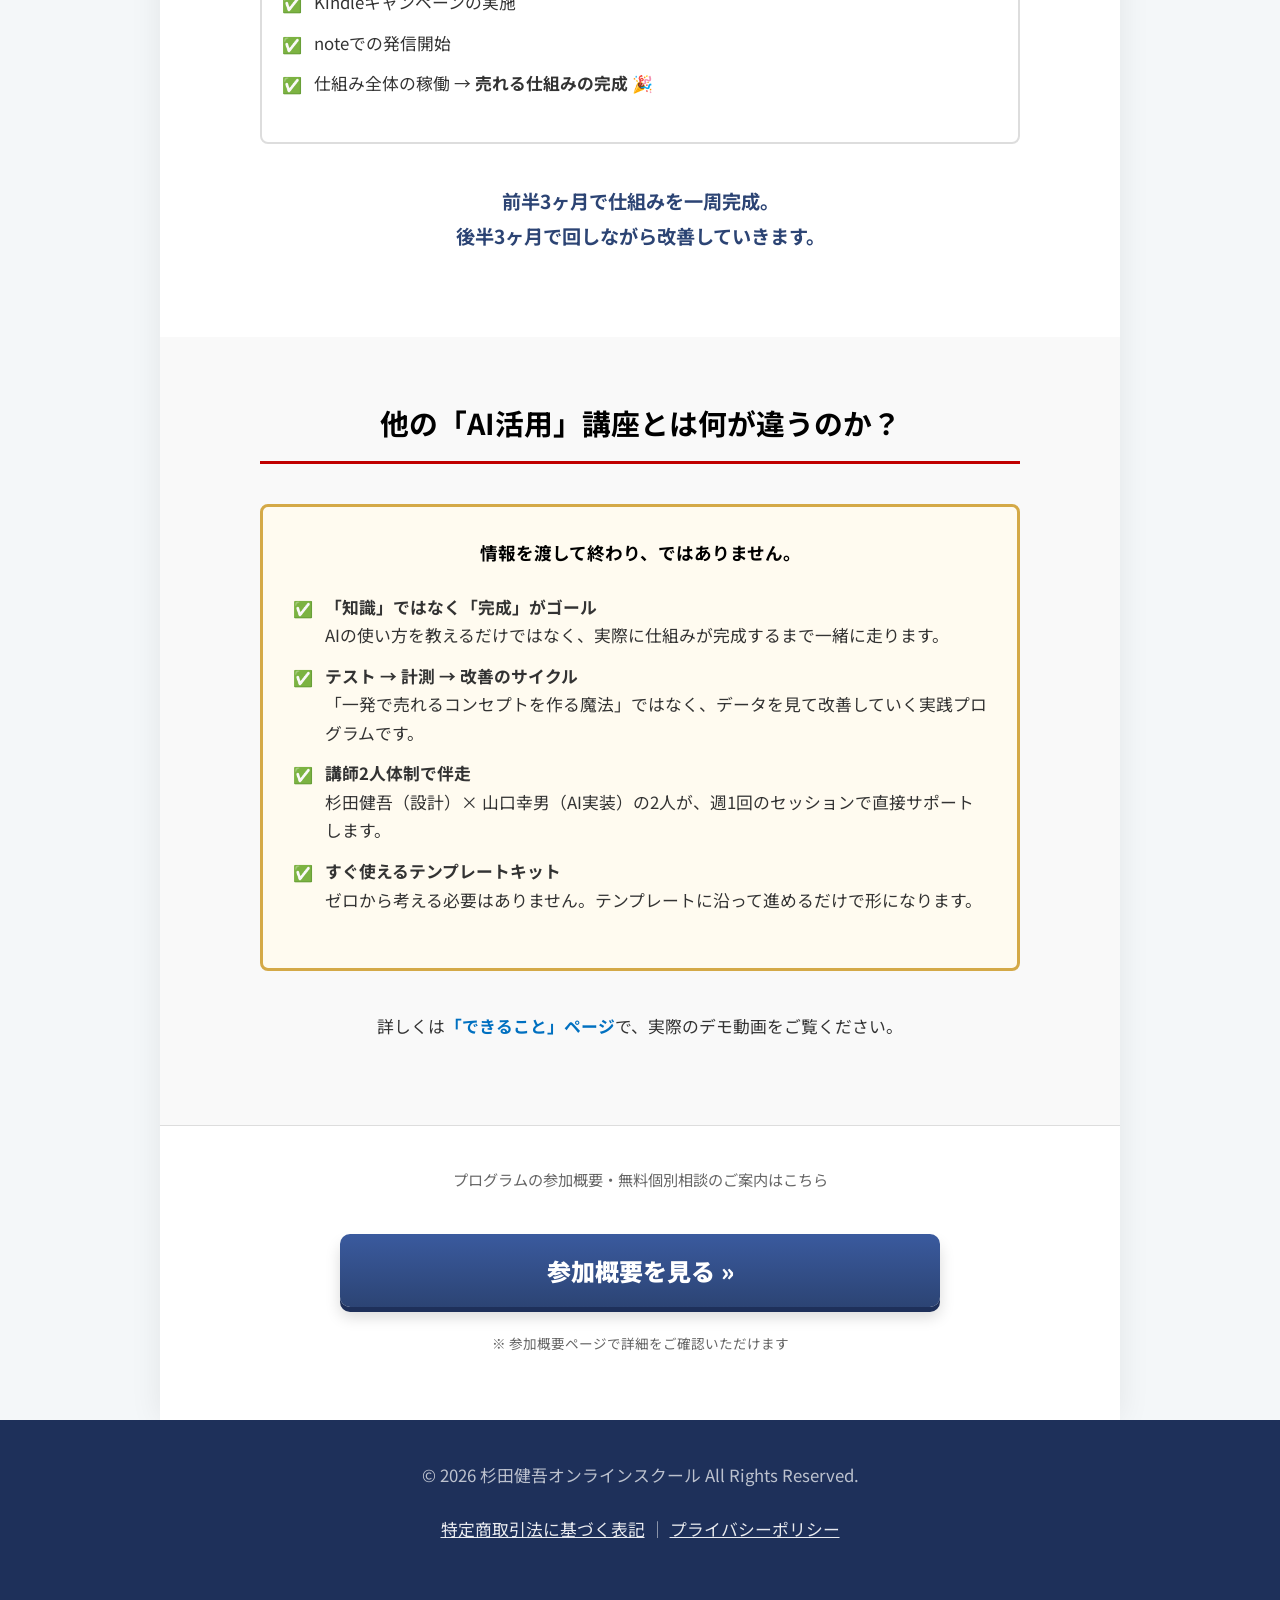
==== commit f4b4ec00: "Redesign: 杉田健吾テイスト（白×ネイビー×赤）に全面変更。トップページ内容充実" ====
--- a/complete/index.html
+++ b/complete/index.html
@@ -1,81 +1,205 @@
 <!DOCTYPE html>
 <html lang="ja">
 <head>
-  <meta charset="UTF-8">
-  <meta name="viewport" content="width=device-width, initial-scale=1.0">
-  <title>Complete Program — AIで「売れる仕組み」を一気に作る実践プログラム</title>
-  <meta name="description" content="デジタル商品、Kindle、LP、ステップメール、集客。全工程をAIで一気にコンプリートする6ヶ月の実践プログラム。">
-  <link rel="stylesheet" href="style.css">
+    <meta charset="UTF-8">
+    <meta name="viewport" content="width=device-width, initial-scale=1.0">
+    <meta name="robots" content="noindex,nofollow">
+    <title>杉田式オンラインビジネス構築 AIプロデュースプログラム</title>
+    <meta name="description" content="デジタル商品、Kindle、LP、ステップメール、集客。全工程をAIで一気にコンプリートする6ヶ月の実践プログラム。">
+    <link rel="stylesheet" href="style.css">
 </head>
 <body>
 
-  <!-- Header -->
-  <header class="site-header">
-    <nav class="nav">
-      <a href="index.html" class="nav__logo">Complete Program</a>
-      <button class="nav__toggle" id="navToggle" aria-label="メニュー">
-        <span></span><span></span><span></span>
-      </button>
-      <ul class="nav__links" id="navLinks">
-        <li><a href="demo.html" class="nav__link">できること</a></li>
-        <li><a href="system.html" class="nav__link">仕組み</a></li>
-        <li><a href="ai-team.html" class="nav__link">AI組織</a></li>
-        <li><a href="curriculum.html" class="nav__link">カリキュラム</a></li>
-        <li><a href="coaches.html" class="nav__link">講師</a></li>
-        <li><a href="overview.html" class="nav__link">参加概要</a></li>
-      </ul>
+<div class="wrapper">
+
+    <!-- Top Bar -->
+    <div class="top-bar">
+        杉田健吾オンラインスクール — 新プログラムのご案内
+    </div>
+
+    <!-- Navigation -->
+    <nav class="site-nav">
+        <div class="site-nav__inner">
+            <a href="index.html" class="site-nav__link site-nav__link--active">トップ</a>
+            <a href="demo.html" class="site-nav__link">できること</a>
+            <a href="system.html" class="site-nav__link">仕組み</a>
+            <a href="ai-team.html" class="site-nav__link">AI組織</a>
+            <a href="curriculum.html" class="site-nav__link">カリキュラム</a>
+            <a href="coaches.html" class="site-nav__link">講師</a>
+            <a href="overview.html" class="site-nav__link">参加概要</a>
+        </div>
     </nav>
-  </header>
-
-  <!-- Hero -->
-  <section class="hero">
-    <div class="hero__content">
-      <span class="hero__label">6-Month Practice Program</span>
-      <h1 class="hero__title">
-        あなたの知識・経験を<br>
-        <span class="text-accent">「売れる仕組み」</span>に変える。
-      </h1>
-      <p class="hero__announce" style="margin-top: 32px; font-family: var(--font-serif); font-size: clamp(1rem, 2.5vw, 1.3rem); color: var(--accent-gold); line-height: 2; letter-spacing: 0.06em;">
-        杉田式オンラインビジネス構築<br>
-        AIプロデュースプログラム<br>
-        <span style="font-size: 1.2em;">スタートします！</span>
-      </p>
-      <p class="hero__subtitle">
-        デジタル商品 → Kindle → LP → ステップメール → 集客。<br>
-        全工程を一気にコンプリートする、6ヶ月の実践プログラム。
-      </p>
-      <a href="#checklist" class="hero__arrow" aria-label="下へスクロール">↓</a>
+
+    <!-- Hero -->
+    <header class="hero">
+        <div class="container">
+            <p class="hero__subtitle">〜 6ヶ月の実践プログラム 〜</p>
+            <h1 class="hero__title">
+                あなたの知識・経験を<br>
+                <span class="text-red">「売れる仕組み」</span>に変える。
+            </h1>
+            <p class="hero__announce">
+                杉田式オンラインビジネス構築<br>
+                AIプロデュースプログラム<br>
+                スタートします！
+            </p>
+            <p class="hero__desc">
+                デジタル商品 → Kindle → LP → ステップメール → 集客。<br>
+                全工程を一気にコンプリートする、6ヶ月の実践プログラムです。
+            </p>
+        </div>
+    </header>
+
+    <!-- ============================================================
+         なぜこのプログラムを作ったのか
+         ============================================================ -->
+    <section class="section">
+        <div class="container">
+            <h2 class="section-heading">なぜこのプログラムを作ったのか</h2>
+
+            <p>僕（杉田）はこれまで、オンラインビジネスの講座をたくさん作ってきました。</p>
+            <p>その中で気づいたことがあります。</p>
+
+            <div class="box-bordered">
+                <p class="text-center" style="font-size: 1.15rem; font-weight: 700; margin: 0;">
+                    ノウハウを学んでも、<br>
+                    <span class="text-red" style="font-size: 1.3rem;">「自分の形」にできない人がほとんど。</span>
+                </p>
+            </div>
+
+            <p>Kindle出版の方法は知っている。ステップメールの重要性もわかっている。LPも作った方がいいのは知っている。</p>
+            <p>でも、<span class="marker-yellow">全部をつなげて「仕組み」として動かすところまで行けない。</span></p>
+            <p>なぜか？</p>
+            <p><strong>工程が多すぎて、途中で手が止まるから</strong>です。</p>
+            <p>
+                今回のプログラムでは、その問題を<span class="text-red">「AIの力」</span>で一気に解決します。<br>
+                商品設計からKindle出版、LP、ステップメール、集客まで。<br>
+                <strong>全工程を6ヶ月でコンプリートする</strong>ための環境を用意しました。
+            </p>
+        </div>
+    </section>
+
+    <!-- ============================================================
+         こんな方におすすめ
+         ============================================================ -->
+    <section class="section--gold">
+        <div class="container">
+            <h2 class="section-heading">こんな方におすすめのプログラムです</h2>
+
+            <ul class="problem-list">
+                <li>ノウハウはたくさん買った。でも「自分の形」にできていない</li>
+                <li>「いつか自分の知識をビジネスにしたい」…でも、何年も前から同じことを言っている</li>
+                <li>AIは使っている。便利だし面白い。でも別に何かが進むわけでもない</li>
+                <li>「あとはやるだけ」なのに、なぜか手が止まる</li>
+                <li>商品は作れるけど、「売る仕組み」をどう作ればいいかわからない</li>
+                <li>LP、ステップメール、集客…やることが多すぎて全体像が見えない</li>
+            </ul>
+
+            <p class="text-center" style="font-size: 1.15rem; font-weight: 700; color: var(--color-navy); margin-top: var(--space-lg);">
+                一つでも当てはまるなら、<br>
+                <span class="marker-yellow">このプログラムはまさにあなたのために作りました。</span>
+            </p>
+        </div>
+    </section>
+
+    <!-- ============================================================
+         このプログラムでやること
+         ============================================================ -->
+    <section class="section">
+        <div class="container">
+            <h2 class="section-heading">このプログラムでやること</h2>
+
+            <p>6ヶ月間で、以下の<strong>全工程</strong>をAIの力を使って一気に駆け抜けます。</p>
+
+            <div class="step-box">Step 1：商品設計 & Kindle出版</div>
+            <div class="curriculum-box">
+                <div class="curriculum-box__body">
+                    <ul class="check-list">
+                        <li>売れる商品コンセプトの壁打ち＆確定</li>
+                        <li>AIを使ってKindle原稿をサクサク執筆</li>
+                        <li>Amazon Kindleで出版 → 集客装置の完成</li>
+                    </ul>
+                </div>
+            </div>
+
+            <div class="step-box">Step 2：セールス導線の構築</div>
+            <div class="curriculum-box">
+                <div class="curriculum-box__body">
+                    <ul class="check-list">
+                        <li>LP（ランディングページ）作成</li>
+                        <li>セールスレター作成</li>
+                        <li>ステップメール設計＆構築 → 自動販売の仕組み完成</li>
+                    </ul>
+                </div>
+            </div>
+
+            <div class="step-box">Step 3：集客 & ローンチ</div>
+            <div class="curriculum-box">
+                <div class="curriculum-box__body">
+                    <ul class="check-list">
+                        <li>Kindleキャンペーンの実施</li>
+                        <li>noteでの発信開始</li>
+                        <li>仕組み全体の稼働 → <strong>売れる仕組みの完成 🎉</strong></li>
+                    </ul>
+                </div>
+            </div>
+
+            <p class="text-center" style="font-size: 1.2rem; font-weight: 700; color: var(--color-navy); margin-top: var(--space-lg);">
+                前半3ヶ月で仕組みを一周完成。<br>
+                後半3ヶ月で回しながら改善していきます。
+            </p>
+        </div>
+    </section>
+
+    <!-- ============================================================
+         他の講座との違い
+         ============================================================ -->
+    <section class="section--gray">
+        <div class="container">
+            <h2 class="section-heading">他の「AI活用」講座とは何が違うのか？</h2>
+
+            <div class="box-bordered-gold">
+                <p style="font-weight: 700; font-size: 1.1rem; color: #000; text-align: center; margin-bottom: var(--space-md);">
+                    情報を渡して終わり、ではありません。
+                </p>
+                <ul class="check-list">
+                    <li><strong>「知識」ではなく「完成」がゴール</strong><br>
+                        AIの使い方を教えるだけではなく、実際に仕組みが完成するまで一緒に走ります。</li>
+                    <li><strong>テスト → 計測 → 改善のサイクル</strong><br>
+                        「一発で売れるコンセプトを作る魔法」ではなく、データを見て改善していく実践プログラムです。</li>
+                    <li><strong>講師2人体制で伴走</strong><br>
+                        杉田健吾（設計）× 山口幸男（AI実装）の2人が、週1回のセッションで直接サポートします。</li>
+                    <li><strong>すぐ使えるテンプレートキット</strong><br>
+                        ゼロから考える必要はありません。テンプレートに沿って進めるだけで形になります。</li>
+                </ul>
+            </div>
+
+            <p class="text-center">
+                詳しくは<a href="demo.html"><strong>「できること」ページ</strong></a>で、実際のデモ動画をご覧ください。
+            </p>
+        </div>
+    </section>
+
+    <!-- CTA to Overview -->
+    <div class="cta-to-overview">
+        <p class="cta-to-overview__text">プログラムの参加概要・無料個別相談のご案内はこちら</p>
+        <a href="overview.html" class="btn-cta btn-cta--navy">
+            参加概要を見る &raquo;
+        </a>
+        <p class="btn-micro">※ 参加概要ページで詳細をご確認いただけます</p>
     </div>
-  </section>
-
-  <!-- Checklist -->
-  <section class="section" id="checklist">
+
+</div><!-- /.wrapper -->
+
+<footer class="footer">
     <div class="container">
-      <ul class="checklist fade-in">
-        <li class="checklist__item">AIは使っている。便利だし面白い。でも別に何かが進むわけでもない</li>
-        <li class="checklist__item">ノウハウはたくさん買った。でも「自分の形」にできていない</li>
-        <li class="checklist__item">「いつか自分の知識をビジネスにしたい」…でも、何年も前から同じことを言っている</li>
-        <li class="checklist__item">「あとはやるだけ」なのに、なぜか手が止まる</li>
-      </ul>
-
-      <div class="text-center mt-48 fade-in">
-        <p class="text-body mb-24">一つでも当てはまるなら、まずはこれを見てください。</p>
-        <a href="demo.html" class="btn btn--primary">できることを見る →</a>
-      </div>
+        <p>&copy; 2026 杉田健吾オンラインスクール All Rights Reserved.</p>
+        <p style="margin-top: 8px;">
+            <a href="#">特定商取引法に基づく表記</a> ｜ <a href="#">プライバシーポリシー</a>
+        </p>
     </div>
-  </section>
-
-  <!-- CTA to Overview -->
-  <section class="cta-section fade-in">
-    <p class="cta-section__desc">プログラムの参加概要・個別相談のご案内はこちら</p>
-    <a href="overview.html" class="btn btn--outline">参加概要を見る →</a>
-  </section>
-
-  <!-- Footer -->
-  <footer class="site-footer">
-    <p>© 2026 Complete Program. All rights reserved.</p>
-  </footer>
-
-  <script src="main.js"></script>
+</footer>
+
+<script src="main.js"></script>
 </body>
 </html>
--- a/complete/style.css
+++ b/complete/style.css
@@ -1,530 +1,304 @@
-/* ============================================
-   Complete Program — 専用サイト共通CSS
-   Design: Quiet Luxury (Dark × Gold)
-   ============================================ */
-
-/* --- Google Fonts --- */
-@import url('https://fonts.googleapis.com/css2?family=Noto+Sans+JP:wght@300;400;500;700&family=Noto+Serif+JP:wght@400;600;700&display=swap');
-
-/* --- CSS Variables --- */
+/* ================================================================
+   Complete Program — 杉田健吾テイスト統一CSS
+   ================================================================
+   ベース: 杉田健吾セールスレター共通テンプレート
+   カラー: 白背景 × ネイビー × 赤アクセント
+   フォント: Noto Sans JP (ゴシック体)
+   ================================================================ */
+
+@import url('https://fonts.googleapis.com/css2?family=Noto+Sans+JP:wght@400;500;700;900&display=swap');
+
 :root {
-  /* Colors */
-  --bg-primary: #0a0a0a;
-  --bg-secondary: #111111;
-  --bg-card: #161616;
-  --bg-card-hover: #1c1c1c;
-  --text-primary: #f0ece4;
-  --text-secondary: #a09888;
-  --text-muted: #6b6158;
-  --accent-gold: #c9a96e;
-  --accent-gold-light: #dfc699;
-  --accent-gold-dim: rgba(201, 169, 110, 0.15);
-  --border-subtle: rgba(201, 169, 110, 0.12);
-  --border-medium: rgba(201, 169, 110, 0.25);
-
-  /* Typography */
-  --font-sans: 'Noto Sans JP', -apple-system, BlinkMacSystemFont, sans-serif;
-  --font-serif: 'Noto Serif JP', 'Yu Mincho', serif;
-
-  /* Spacing */
-  --section-padding: clamp(64px, 10vw, 120px);
-  --content-max: 880px;
-  --content-wide: 1080px;
-
-  /* Transitions */
-  --ease-out: cubic-bezier(0.16, 1, 0.3, 1);
-}
-
-/* --- Reset & Base --- */
+  --color-navy:       #2c4474;
+  --color-navy-dark:  #1e305a;
+  --color-red:        #c00000;
+  --color-red-hover:  #a00000;
+  --color-green-cta:  #27ae60;
+  --color-green-hover:#1e8449;
+  --color-blue-cta:   #0070c0;
+  --color-yellow:     #fff200;
+  --color-yellow-soft:#fffbf0;
+  --color-check:      #2ecc71;
+  --color-bg-white:   #ffffff;
+  --color-bg-off:     #f9f9f9;
+  --color-bg-light:   #f4f7f9;
+  --color-text:       #333333;
+  --color-text-light: #666666;
+  --color-border:     #dddddd;
+
+  --font-main: 'Noto Sans JP', "Hiragino Kaku Gothic ProN", Meiryo, sans-serif;
+  --content-width: 800px;
+  --content-width-wide: 960px;
+  --space-xs: 0.5rem;
+  --space-sm: 1rem;
+  --space-md: 1.5rem;
+  --space-lg: 2.5rem;
+  --space-xl: 4rem;
+}
+
 *, *::before, *::after {
-  box-sizing: border-box;
-  margin: 0;
-  padding: 0;
-}
-
-html {
+  margin: 0; padding: 0; box-sizing: border-box;
+}
+
+html { scroll-behavior: smooth; -webkit-text-size-adjust: 100%; }
+
+body {
+  font-family: var(--font-main);
+  background-color: var(--color-bg-light);
+  color: var(--color-text);
+  line-height: 1.8;
   font-size: 16px;
-  scroll-behavior: smooth;
   -webkit-font-smoothing: antialiased;
-  -moz-osx-font-smoothing: grayscale;
-}
-
-body {
-  font-family: var(--font-sans);
-  font-weight: 400;
-  color: var(--text-primary);
-  background-color: var(--bg-primary);
-  line-height: 1.8;
-  letter-spacing: 0.02em;
-  overflow-x: hidden;
-}
-
-a {
-  color: var(--accent-gold);
-  text-decoration: none;
-  transition: color 0.3s var(--ease-out);
-}
-a:hover {
-  color: var(--accent-gold-light);
-}
-
-img {
-  max-width: 100%;
-  height: auto;
-  display: block;
-}
-
-/* --- Typography --- */
-.heading-xl {
-  font-family: var(--font-serif);
-  font-size: clamp(1.75rem, 4.5vw, 3rem);
-  font-weight: 600;
-  line-height: 1.4;
-  letter-spacing: 0.04em;
-  color: var(--text-primary);
-}
-
-.heading-lg {
-  font-family: var(--font-serif);
-  font-size: clamp(1.5rem, 3.5vw, 2.25rem);
-  font-weight: 600;
-  line-height: 1.4;
-  letter-spacing: 0.03em;
-  color: var(--text-primary);
-}
-
-.heading-md {
-  font-family: var(--font-serif);
-  font-size: clamp(1.2rem, 2.5vw, 1.6rem);
-  font-weight: 600;
-  line-height: 1.5;
-  color: var(--text-primary);
-}
-
-.text-body {
-  font-size: clamp(0.95rem, 1.8vw, 1.1rem);
-  color: var(--text-secondary);
-  line-height: 2;
-}
-
-.text-small {
-  font-size: 0.85rem;
-  color: var(--text-muted);
-}
-
-.text-accent {
-  color: var(--accent-gold);
-}
-
-/* --- Layout --- */
+}
+
+img { max-width: 100%; height: auto; display: block; }
+a { color: var(--color-blue-cta); text-decoration: none; }
+p { margin-bottom: var(--space-md); font-size: 1.05rem; }
+
+/* ================================================================
+   LAYOUT
+   ================================================================ */
+.wrapper {
+  max-width: var(--content-width-wide);
+  margin: 0 auto;
+  background: var(--color-bg-white);
+  box-shadow: 0 0 30px rgba(0, 0, 0, 0.08);
+  min-height: 100vh;
+}
+
 .container {
-  max-width: var(--content-max);
+  max-width: var(--content-width);
   margin: 0 auto;
-  padding: 0 24px;
-}
-
-.container--wide {
-  max-width: var(--content-wide);
-}
-
-.section {
-  padding: var(--section-padding) 0;
-}
-
-.section--alt {
-  background-color: var(--bg-secondary);
-}
-
-/* --- Header / Navigation --- */
-.site-header {
-  position: fixed;
+  padding: 0 20px;
+}
+
+/* ================================================================
+   NAVIGATION
+   ================================================================ */
+.top-bar {
+  background-color: var(--color-navy);
+  color: #fff;
+  text-align: center;
+  padding: 14px 20px;
+  font-size: 1rem;
+  font-weight: 700;
+  letter-spacing: 0.05em;
+}
+
+.site-nav {
+  background: var(--color-bg-white);
+  border-bottom: 1px solid var(--color-border);
+  padding: 0 20px;
+  position: sticky;
   top: 0;
-  left: 0;
-  right: 0;
-  z-index: 1000;
-  background: rgba(10, 10, 10, 0.85);
-  backdrop-filter: blur(20px);
-  -webkit-backdrop-filter: blur(20px);
-  border-bottom: 1px solid var(--border-subtle);
-  transition: background 0.3s var(--ease-out);
-}
-
-.nav {
-  max-width: var(--content-wide);
+  z-index: 100;
+}
+
+.site-nav__inner {
+  max-width: var(--content-width-wide);
   margin: 0 auto;
-  padding: 0 24px;
-  height: 64px;
-  display: flex;
-  align-items: center;
-  justify-content: space-between;
-}
-
-.nav__logo {
-  font-family: var(--font-serif);
-  font-size: 1rem;
-  font-weight: 600;
-  color: var(--accent-gold);
-  letter-spacing: 0.08em;
-  white-space: nowrap;
-}
-
-.nav__links {
-  display: flex;
-  gap: 28px;
-  list-style: none;
-}
-
-.nav__link {
-  font-size: 0.8rem;
-  font-weight: 400;
-  color: var(--text-secondary);
-  letter-spacing: 0.04em;
-  padding: 4px 0;
-  position: relative;
-  transition: color 0.3s var(--ease-out);
-}
-
-.nav__link::after {
-  content: '';
-  position: absolute;
-  bottom: -2px;
-  left: 0;
-  width: 0;
-  height: 1px;
-  background: var(--accent-gold);
-  transition: width 0.4s var(--ease-out);
-}
-
-.nav__link:hover,
-.nav__link--active {
-  color: var(--accent-gold);
-}
-
-.nav__link:hover::after,
-.nav__link--active::after {
-  width: 100%;
-}
-
-/* Mobile Menu */
-.nav__toggle {
-  display: none;
-  background: none;
-  border: none;
-  cursor: pointer;
-  padding: 8px;
-}
-
-.nav__toggle span {
-  display: block;
-  width: 20px;
-  height: 1.5px;
-  background: var(--text-primary);
-  margin: 5px 0;
-  transition: all 0.3s var(--ease-out);
-}
-
-@media (max-width: 768px) {
-  .nav__toggle {
-    display: block;
-  }
-
-  .nav__links {
-    position: fixed;
-    top: 64px;
-    left: 0;
-    right: 0;
-    background: rgba(10, 10, 10, 0.97);
-    backdrop-filter: blur(20px);
-    -webkit-backdrop-filter: blur(20px);
-    flex-direction: column;
-    padding: 24px 32px 40px;
-    gap: 0;
-    border-bottom: 1px solid var(--border-subtle);
-    transform: translateY(-120%);
-    opacity: 0;
-    transition: transform 0.4s var(--ease-out), opacity 0.3s var(--ease-out);
-    pointer-events: none;
-  }
-
-  .nav__links.is-open {
-    transform: translateY(0);
-    opacity: 1;
-    pointer-events: all;
-  }
-
-  .nav__link {
-    padding: 14px 0;
-    font-size: 0.95rem;
-    border-bottom: 1px solid var(--border-subtle);
-  }
-
-  .nav__link:last-child {
-    border-bottom: none;
-  }
-}
-
-/* --- Hero --- */
-.hero {
-  min-height: 100vh;
   display: flex;
   align-items: center;
   justify-content: center;
-  text-align: center;
-  padding: 120px 24px 80px;
+  flex-wrap: wrap;
+  gap: 0;
+}
+
+.site-nav__link {
+  display: inline-block;
+  padding: 14px 16px;
+  font-size: 0.85rem;
+  font-weight: 500;
+  color: var(--color-text);
+  text-decoration: none;
+  border-bottom: 3px solid transparent;
+  transition: all 0.2s ease;
+}
+
+.site-nav__link:hover,
+.site-nav__link--active {
+  color: var(--color-navy);
+  border-bottom-color: var(--color-navy);
+}
+
+@media (max-width: 768px) {
+  .site-nav__link {
+    padding: 10px 8px;
+    font-size: 0.75rem;
+  }
+}
+
+/* ================================================================
+   HERO
+   ================================================================ */
+.hero {
+  text-align: center;
+  padding: var(--space-xl) 20px;
+  background: var(--color-bg-white);
+}
+
+.hero__subtitle {
+  font-size: 1.1rem;
+  color: var(--color-text-light);
+  margin-bottom: var(--space-sm);
+}
+
+.hero__title {
+  font-size: clamp(1.6rem, 4vw, 2.4rem);
+  font-weight: 900;
+  color: #000;
+  line-height: 1.5;
+  margin-bottom: var(--space-md);
+}
+
+.hero__announce {
+  font-size: clamp(1.1rem, 3vw, 1.4rem);
+  font-weight: 700;
+  color: var(--color-navy);
+  line-height: 1.8;
+  margin-bottom: var(--space-md);
+}
+
+.hero__desc {
+  font-size: 1.05rem;
+  color: var(--color-text);
+  max-width: 640px;
+  margin: 0 auto var(--space-lg);
+  line-height: 1.9;
+}
+
+.text-red { color: var(--color-red); font-weight: 700; }
+.text-navy { color: var(--color-navy); }
+
+.marker-yellow {
+  background: linear-gradient(transparent 60%, var(--color-yellow) 60%);
+  font-weight: 700;
+}
+
+/* ================================================================
+   SECTIONS
+   ================================================================ */
+.section { padding: 60px 20px; }
+.section--gray { background-color: var(--color-bg-off); padding: 60px 20px; }
+.section--gold { background-color: var(--color-yellow-soft); padding: 60px 20px; }
+.section--navy { background-color: var(--color-navy); color: #fff; padding: 60px 20px; }
+.section--navy .section-heading { color: #fff; border-bottom-color: rgba(255,255,255,0.3); }
+
+.section-heading {
+  font-size: clamp(1.4rem, 3.5vw, 1.8rem);
+  text-align: center;
+  color: #000;
+  margin-bottom: var(--space-lg);
+  padding-bottom: 12px;
+  border-bottom: 3px solid var(--color-red);
+}
+
+/* ================================================================
+   BOXES
+   ================================================================ */
+.box-bordered {
+  border: 3px solid var(--color-red);
+  padding: 30px;
+  margin: var(--space-lg) 0;
+  background: var(--color-bg-white);
+  border-radius: 8px;
+}
+
+.box-bordered-gold {
+  border: 3px solid #d4a947;
+  padding: 30px;
+  margin: var(--space-lg) 0;
+  background: var(--color-yellow-soft);
+  border-radius: 8px;
+}
+
+.box-dashed {
+  border: 3px dashed #999;
+  padding: 30px;
+  margin: var(--space-lg) 0;
+  background: var(--color-bg-white);
+  border-radius: 4px;
+}
+
+/* ================================================================
+   CHECK LIST
+   ================================================================ */
+.check-list {
+  list-style: none;
+  padding: 0;
+  margin: var(--space-md) 0;
+}
+
+.check-list li {
   position: relative;
+  padding-left: 32px;
+  margin-bottom: 12px;
+  font-size: 1.05rem;
+  line-height: 1.7;
+}
+
+.check-list li::before {
+  content: '✅';
+  position: absolute;
+  left: 0;
+  top: 2px;
+  font-size: 1rem;
+}
+
+/* 問題点リスト ❌ */
+.problem-list { list-style: none; padding: 0; margin: var(--space-md) 0; }
+.problem-list li {
+  position: relative;
+  padding-left: 32px;
+  margin-bottom: 14px;
+  font-size: 1.05rem;
+  line-height: 1.7;
+}
+.problem-list li::before {
+  content: '❌';
+  position: absolute;
+  left: 0;
+  top: 2px;
+}
+
+/* ================================================================
+   STEP BOX
+   ================================================================ */
+.step-box {
+  background: var(--color-navy);
+  color: #fff;
+  padding: 15px 20px;
+  margin: var(--space-lg) 0 var(--space-md);
+  border-radius: 4px;
+  font-weight: 700;
+  font-size: 1.1rem;
+}
+
+.curriculum-box {
+  border: 2px solid var(--color-border);
+  border-radius: 8px;
+  margin-bottom: 20px;
+  background: var(--color-bg-white);
   overflow: hidden;
 }
 
-.hero::before {
-  content: '';
-  position: absolute;
-  top: 0;
-  left: 0;
-  right: 0;
-  bottom: 0;
-  background: radial-gradient(ellipse at 50% 30%, rgba(201, 169, 110, 0.06) 0%, transparent 60%);
-  pointer-events: none;
-}
-
-.hero__content {
-  position: relative;
-  z-index: 1;
-  max-width: 720px;
-}
-
-.hero__label {
-  display: inline-block;
-  font-size: 0.75rem;
-  font-weight: 500;
-  color: var(--accent-gold);
-  letter-spacing: 0.2em;
-  text-transform: uppercase;
-  margin-bottom: 24px;
-  padding: 6px 16px;
-  border: 1px solid var(--border-medium);
-  border-radius: 100px;
-}
-
-.hero__title {
-  font-family: var(--font-serif);
-  font-size: clamp(2rem, 6vw, 3.5rem);
-  font-weight: 700;
-  line-height: 1.35;
-  letter-spacing: 0.05em;
-  margin-bottom: 24px;
-}
-
-.hero__subtitle {
-  font-size: clamp(1rem, 2vw, 1.15rem);
-  color: var(--text-secondary);
-  line-height: 2;
-  margin-bottom: 48px;
-}
-
-.hero__arrow {
-  display: inline-flex;
-  align-items: center;
-  justify-content: center;
-  width: 48px;
-  height: 48px;
-  border: 1px solid var(--border-medium);
-  border-radius: 50%;
-  color: var(--accent-gold);
-  font-size: 1.2rem;
-  animation: float 2.5s ease-in-out infinite;
-  cursor: pointer;
-  transition: background 0.3s var(--ease-out);
-}
-.hero__arrow:hover {
-  background: var(--accent-gold-dim);
-}
-
-@keyframes float {
-  0%, 100% { transform: translateY(0); }
-  50% { transform: translateY(8px); }
-}
-
-/* --- Page Hero (inner pages) --- */
-.page-hero {
-  padding: 140px 24px 80px;
-  text-align: center;
-}
-
-.page-hero__title {
-  font-family: var(--font-serif);
-  font-size: clamp(1.75rem, 5vw, 2.75rem);
-  font-weight: 700;
-  line-height: 1.4;
-  letter-spacing: 0.04em;
-  margin-bottom: 16px;
-}
-
-.page-hero__subtitle {
-  font-size: clamp(0.95rem, 1.8vw, 1.1rem);
-  color: var(--text-secondary);
-  max-width: 600px;
-  margin: 0 auto;
-  line-height: 1.9;
-}
-
-/* --- Video Block --- */
-.video-block {
-  margin: 48px 0;
-}
-
-.video-block__label {
-  font-family: var(--font-serif);
-  font-size: clamp(1.1rem, 2.5vw, 1.4rem);
-  font-weight: 600;
-  margin-bottom: 20px;
-  text-align: center;
-  line-height: 1.6;
-}
-
-.video-block__player {
-  position: relative;
-  width: 100%;
-  padding-bottom: 56.25%; /* 16:9 */
-  background: var(--bg-card);
-  border-radius: 12px;
-  overflow: hidden;
-  border: 1px solid var(--border-subtle);
-}
-
-.video-block__player iframe {
-  position: absolute;
-  top: 0;
-  left: 0;
-  width: 100%;
-  height: 100%;
-  border: none;
-}
-
-.video-block__placeholder {
-  position: absolute;
-  top: 0;
-  left: 0;
-  width: 100%;
-  height: 100%;
-  display: flex;
-  flex-direction: column;
-  align-items: center;
-  justify-content: center;
-  gap: 16px;
-  color: var(--text-muted);
-  cursor: pointer;
-  transition: background 0.3s var(--ease-out);
-}
-
-.video-block__placeholder:hover {
-  background: rgba(201, 169, 110, 0.05);
-}
-
-.video-block__play-icon {
-  width: 64px;
-  height: 64px;
-  border: 2px solid var(--accent-gold);
-  border-radius: 50%;
-  display: flex;
-  align-items: center;
-  justify-content: center;
-  color: var(--accent-gold);
-  font-size: 1.5rem;
-  transition: all 0.3s var(--ease-out);
-}
-
-.video-block__placeholder:hover .video-block__play-icon {
-  background: var(--accent-gold);
-  color: var(--bg-primary);
-  transform: scale(1.08);
-}
-
-.video-block__placeholder-text {
-  font-size: 0.85rem;
-  letter-spacing: 0.05em;
-}
-
-/* --- Checklist --- */
-.checklist {
-  list-style: none;
-  max-width: 560px;
-  margin: 0 auto;
-}
-
-.checklist__item {
-  padding: 16px 0;
-  border-bottom: 1px solid var(--border-subtle);
-  font-size: clamp(0.95rem, 1.8vw, 1.05rem);
-  color: var(--text-secondary);
-  line-height: 1.8;
-  display: flex;
-  align-items: flex-start;
-  gap: 12px;
-}
-
-.checklist__item::before {
-  content: '□';
-  color: var(--accent-gold);
-  font-size: 1rem;
-  flex-shrink: 0;
-  margin-top: 2px;
-}
-
-.checklist__item:last-child {
-  border-bottom: none;
-}
-
-/* --- Three Column (Icons) --- */
-.three-col {
-  display: grid;
-  grid-template-columns: repeat(3, 1fr);
-  gap: 32px;
-  text-align: center;
-  margin: 48px 0;
-}
-
-.three-col__item {
-  padding: 32px 16px;
-}
-
-.three-col__icon {
-  font-size: 2.5rem;
-  margin-bottom: 16px;
-}
-
-.three-col__title {
-  font-family: var(--font-serif);
-  font-size: 1.1rem;
-  font-weight: 600;
-  margin-bottom: 8px;
-  color: var(--text-primary);
-}
-
-.three-col__desc {
-  font-size: 0.85rem;
-  color: var(--text-muted);
-  line-height: 1.7;
-}
-
-@media (max-width: 640px) {
-  .three-col {
-    grid-template-columns: 1fr;
-    gap: 8px;
-  }
-  .three-col__item {
-    padding: 24px 16px;
-    border-bottom: 1px solid var(--border-subtle);
-  }
-  .three-col__item:last-child {
-    border-bottom: none;
-  }
-}
-
-/* --- Timeline --- */
+.curriculum-box__header {
+  background: #f4f4f4;
+  padding: 15px 20px;
+  font-weight: 700;
+  font-size: 1.15rem;
+  border-bottom: 1px solid var(--color-border);
+}
+
+.curriculum-box__body { padding: 20px; }
+
+/* ================================================================
+   TIMELINE
+   ================================================================ */
 .timeline {
   position: relative;
   padding-left: 40px;
-  margin: 48px 0;
+  margin: var(--space-lg) 0;
 }
 
 .timeline::before {
@@ -533,463 +307,392 @@
   left: 12px;
   top: 0;
   bottom: 0;
-  width: 1px;
-  background: linear-gradient(to bottom, var(--accent-gold), var(--border-subtle));
+  width: 3px;
+  background: linear-gradient(to bottom, var(--color-navy), var(--color-border));
 }
 
 .timeline__item {
   position: relative;
-  padding-bottom: 40px;
-}
-
-.timeline__item:last-child {
-  padding-bottom: 0;
-}
+  padding-bottom: 36px;
+}
+.timeline__item:last-child { padding-bottom: 0; }
 
 .timeline__dot {
   position: absolute;
   left: -34px;
   top: 4px;
-  width: 12px;
-  height: 12px;
+  width: 14px;
+  height: 14px;
   border-radius: 50%;
-  background: var(--accent-gold);
-  border: 2px solid var(--bg-primary);
-  box-shadow: 0 0 0 4px var(--accent-gold-dim);
+  background: var(--color-navy);
+  border: 3px solid var(--color-bg-white);
+  box-shadow: 0 0 0 3px var(--color-navy);
 }
 
 .timeline__month {
-  font-family: var(--font-serif);
-  font-size: 0.8rem;
-  font-weight: 600;
-  color: var(--accent-gold);
-  letter-spacing: 0.1em;
+  font-size: 0.85rem;
+  font-weight: 700;
+  color: var(--color-navy);
+  letter-spacing: 0.08em;
+  margin-bottom: 2px;
+}
+
+.timeline__title {
+  font-size: 1.15rem;
+  font-weight: 900;
+  color: #000;
   margin-bottom: 4px;
 }
 
-.timeline__title {
-  font-family: var(--font-serif);
-  font-size: 1.2rem;
-  font-weight: 600;
-  margin-bottom: 6px;
-}
-
 .timeline__desc {
-  font-size: 0.9rem;
-  color: var(--text-secondary);
+  font-size: 0.95rem;
+  color: var(--color-text-light);
   line-height: 1.7;
 }
 
-.timeline__divider {
-  position: relative;
-  padding: 24px 0;
-  text-align: center;
-}
-
-.timeline__divider-text {
-  font-family: var(--font-serif);
-  font-size: 0.85rem;
-  color: var(--accent-gold);
-  letter-spacing: 0.1em;
-  background: var(--bg-primary);
-  padding: 0 16px;
-  position: relative;
-  z-index: 1;
-}
-
-/* --- Deliverables Grid --- */
+/* ================================================================
+   DELIVERABLES GRID
+   ================================================================ */
 .deliverables {
   display: grid;
-  grid-template-columns: repeat(auto-fit, minmax(140px, 1fr));
-  gap: 16px;
-  margin: 40px 0;
+  grid-template-columns: repeat(auto-fit, minmax(130px, 1fr));
+  gap: 12px;
+  margin: var(--space-lg) 0;
 }
 
 .deliverable {
-  background: var(--bg-card);
-  border: 1px solid var(--border-subtle);
-  border-radius: 12px;
-  padding: 24px 16px;
-  text-align: center;
-  transition: all 0.3s var(--ease-out);
-}
-
-.deliverable:hover {
-  border-color: var(--border-medium);
-  background: var(--bg-card-hover);
-  transform: translateY(-2px);
-}
-
-.deliverable__icon {
-  font-size: 1.8rem;
-  margin-bottom: 10px;
-}
-
-.deliverable__name {
-  font-size: 0.8rem;
-  color: var(--text-secondary);
-  line-height: 1.5;
-}
-
-/* --- Coach Card --- */
-.coach-grid {
+  background: var(--color-bg-off);
+  border: 1px solid var(--color-border);
+  border-radius: 8px;
+  padding: 20px 12px;
+  text-align: center;
+}
+
+.deliverable__icon { font-size: 1.8rem; margin-bottom: 8px; }
+.deliverable__name { font-size: 0.8rem; color: var(--color-text); line-height: 1.5; }
+
+/* ================================================================
+   VIDEO BLOCK
+   ================================================================ */
+.video-block { margin: var(--space-lg) 0; }
+
+.video-block__label {
+  font-size: clamp(1rem, 2.5vw, 1.25rem);
+  font-weight: 700;
+  text-align: center;
+  margin-bottom: 16px;
+  color: #000;
+  line-height: 1.6;
+}
+
+.video-block__player {
+  position: relative;
+  width: 100%;
+  padding-bottom: 56.25%;
+  background: #f0f0f0;
+  border-radius: 8px;
+  overflow: hidden;
+  border: 1px solid var(--color-border);
+}
+
+.video-block__player iframe {
+  position: absolute; top: 0; left: 0;
+  width: 100%; height: 100%; border: none;
+}
+
+.video-block__placeholder {
+  position: absolute; top: 0; left: 0;
+  width: 100%; height: 100%;
+  display: flex; flex-direction: column;
+  align-items: center; justify-content: center;
+  gap: 12px; color: var(--color-text-light);
+  cursor: pointer;
+}
+
+.video-block__placeholder:hover { background: rgba(0,0,0,0.03); }
+
+.video-block__play-icon {
+  width: 64px; height: 64px;
+  border: 3px solid var(--color-navy);
+  border-radius: 50%;
+  display: flex; align-items: center; justify-content: center;
+  color: var(--color-navy);
+  font-size: 1.5rem;
+  transition: all 0.2s ease;
+}
+
+.video-block__placeholder:hover .video-block__play-icon {
+  background: var(--color-navy);
+  color: #fff;
+}
+
+.video-block__placeholder-text {
+  font-size: 0.85rem;
+}
+
+/* ================================================================
+   PROFILE CARDS
+   ================================================================ */
+.profile-grid {
   display: grid;
-  grid-template-columns: repeat(2, 1fr);
-  gap: 40px;
-  margin: 48px 0;
-}
-
-.coach-card {
-  text-align: center;
-  padding: 48px 24px;
-  background: var(--bg-card);
-  border: 1px solid var(--border-subtle);
-  border-radius: 16px;
-  transition: all 0.3s var(--ease-out);
-}
-
-.coach-card:hover {
-  border-color: var(--border-medium);
-}
-
-.coach-card__avatar {
-  width: 120px;
-  height: 120px;
+  grid-template-columns: 1fr 1fr;
+  gap: 30px;
+  margin: var(--space-lg) 0;
+}
+
+.profile-card {
+  background: var(--color-bg-white);
+  padding: 30px 24px;
+  border-radius: 8px;
+  box-shadow: 0 2px 8px rgba(0, 0, 0, 0.08);
+  border: 1px solid var(--color-border);
+  text-align: center;
+}
+
+.profile-card__avatar {
+  width: 100px; height: 100px;
   border-radius: 50%;
-  background: var(--bg-secondary);
-  border: 2px solid var(--border-medium);
-  margin: 0 auto 24px;
-  display: flex;
-  align-items: center;
-  justify-content: center;
-  font-size: 2.5rem;
-  color: var(--accent-gold);
-}
-
-.coach-card__name {
-  font-family: var(--font-serif);
-  font-size: 1.3rem;
-  font-weight: 600;
+  background: var(--color-bg-off);
+  border: 3px solid var(--color-border);
+  margin: 0 auto var(--space-md);
+  display: flex; align-items: center; justify-content: center;
+  font-size: 2rem; color: var(--color-navy);
+}
+
+.profile-card__name {
+  font-size: 1.2rem;
+  font-weight: 700;
   margin-bottom: 4px;
 }
 
-.coach-card__role {
-  font-size: 0.85rem;
-  color: var(--accent-gold);
-  margin-bottom: 20px;
-  letter-spacing: 0.05em;
-}
-
-.coach-card__desc {
+.profile-card__role {
   font-size: 0.9rem;
-  color: var(--text-secondary);
-  line-height: 1.8;
+  color: var(--color-text-light);
+  margin-bottom: var(--space-sm);
+}
+
+.profile-card__desc {
+  font-size: 0.95rem;
+  text-align: left;
+  line-height: 1.7;
 }
 
 @media (max-width: 640px) {
-  .coach-grid {
-    grid-template-columns: 1fr;
-    gap: 24px;
-  }
-}
-
-/* --- FAQ --- */
-.faq-list {
-  margin: 40px 0;
-}
-
-.faq-item {
-  border-bottom: 1px solid var(--border-subtle);
-}
+  .profile-grid { grid-template-columns: 1fr; gap: 16px; }
+}
+
+/* ================================================================
+   FAQ
+   ================================================================ */
+.faq-item { margin-bottom: 16px; }
 
 .faq-item__q {
-  width: 100%;
-  background: none;
-  border: none;
-  color: var(--text-primary);
-  font-family: var(--font-sans);
-  font-size: 1rem;
-  text-align: left;
-  padding: 20px 0;
+  width: 100%; background: #eee; border: none;
+  padding: 14px 16px; text-align: left;
+  font-family: var(--font-main);
+  font-size: 1.05rem; font-weight: 700;
+  color: var(--color-text);
+  border-left: 5px solid var(--color-red);
   cursor: pointer;
-  display: flex;
-  align-items: center;
-  justify-content: space-between;
-  gap: 16px;
-  transition: color 0.3s var(--ease-out);
-}
-
-.faq-item__q:hover {
-  color: var(--accent-gold);
-}
+  display: flex; align-items: center; justify-content: space-between;
+}
+
+.faq-item__q:hover { background: #e8e8e8; }
 
 .faq-item__icon {
-  font-size: 1.2rem;
-  color: var(--accent-gold);
+  font-size: 1.2rem; color: var(--color-red);
   flex-shrink: 0;
-  transition: transform 0.3s var(--ease-out);
-}
-
-.faq-item.is-open .faq-item__icon {
-  transform: rotate(45deg);
-}
+  transition: transform 0.3s ease;
+}
+
+.faq-item.is-open .faq-item__icon { transform: rotate(45deg); }
 
 .faq-item__a {
-  max-height: 0;
-  overflow: hidden;
-  transition: max-height 0.4s var(--ease-out), padding 0.3s var(--ease-out);
+  max-height: 0; overflow: hidden;
+  transition: max-height 0.4s ease;
 }
 
 .faq-item.is-open .faq-item__a {
   max-height: 300px;
-  padding-bottom: 20px;
 }
 
 .faq-item__a-inner {
+  padding: 16px;
+  font-size: 1rem;
+  line-height: 1.8;
+  color: var(--color-text);
+}
+
+/* ================================================================
+   PRICE
+   ================================================================ */
+.price-box {
+  background: var(--color-bg-white);
+  border: 4px solid var(--color-red);
+  padding: 40px 20px;
+  text-align: center;
+  margin: var(--space-lg) auto;
+  max-width: 600px;
+  border-radius: 8px;
+  position: relative;
+}
+
+.price-box__tag {
+  background: var(--color-red);
+  color: #fff;
+  padding: 6px 20px;
+  position: absolute;
+  top: -16px; left: 50%;
+  transform: translateX(-50%);
+  font-weight: 700;
+  font-size: 0.95rem;
+  white-space: nowrap;
+  border-radius: 4px;
+}
+
+.price-box__current {
+  font-size: clamp(2rem, 6vw, 3rem);
+  color: var(--color-red);
+  font-weight: 900;
+  line-height: 1.2;
+}
+
+.price-box__current small {
+  font-size: 1rem; font-weight: 400; color: var(--color-text);
+}
+
+.price-box__note {
   font-size: 0.9rem;
-  color: var(--text-secondary);
-  line-height: 1.9;
-  padding-right: 40px;
-}
-
-/* --- CTA Section --- */
-.cta-section {
-  text-align: center;
-  padding: var(--section-padding) 24px;
-  border-top: 1px solid var(--border-subtle);
-}
-
-.cta-section__title {
-  font-family: var(--font-serif);
-  font-size: clamp(1.2rem, 3vw, 1.6rem);
-  font-weight: 600;
-  margin-bottom: 12px;
-  color: var(--text-primary);
-}
-
-.cta-section__desc {
+  color: var(--color-text-light);
+  margin-top: var(--space-sm);
+}
+
+/* ================================================================
+   CTA BUTTONS
+   ================================================================ */
+.btn-cta {
+  display: block;
+  width: 100%; max-width: 600px;
+  margin: var(--space-lg) auto;
+  padding: 20px 24px;
+  background: linear-gradient(to bottom, #2ecc71, var(--color-green-cta));
+  color: #fff;
+  font-size: clamp(1.2rem, 3vw, 1.5rem);
+  font-weight: 900;
+  text-align: center;
+  text-decoration: none;
+  border: none;
+  border-radius: 10px;
+  box-shadow: 0 5px 0 var(--color-green-hover), 0 10px 15px rgba(0,0,0,0.15);
+  transition: all 0.15s ease;
+  cursor: pointer;
+  line-height: 1.4;
+}
+
+.btn-cta:hover {
+  transform: translateY(3px);
+  box-shadow: 0 2px 0 var(--color-green-hover), 0 5px 10px rgba(0,0,0,0.15);
+  color: #fff;
+}
+
+.btn-cta--navy {
+  background: linear-gradient(to bottom, #3a5a9e, var(--color-navy));
+  box-shadow: 0 5px 0 var(--color-navy-dark), 0 10px 15px rgba(0,0,0,0.15);
+}
+.btn-cta--navy:hover {
+  box-shadow: 0 2px 0 var(--color-navy-dark), 0 5px 10px rgba(0,0,0,0.15);
+}
+
+.btn-micro {
+  text-align: center;
+  font-size: 0.85rem;
+  color: var(--color-text-light);
+  margin-top: -16px;
+}
+
+/* CTA to overview (ページ下部の誘導) */
+.cta-to-overview {
+  text-align: center;
+  padding: 40px 20px;
+  border-top: 1px solid var(--color-border);
+}
+
+.cta-to-overview__text {
   font-size: 0.95rem;
-  color: var(--text-secondary);
-  margin-bottom: 32px;
-}
-
-/* --- Buttons --- */
-.btn {
-  display: inline-flex;
-  align-items: center;
-  gap: 8px;
-  font-family: var(--font-sans);
-  font-size: 0.9rem;
-  font-weight: 500;
-  letter-spacing: 0.04em;
-  padding: 14px 36px;
-  border-radius: 100px;
-  border: none;
-  cursor: pointer;
-  transition: all 0.3s var(--ease-out);
-  text-decoration: none;
-}
-
-.btn--primary {
-  background: var(--accent-gold);
-  color: var(--bg-primary);
-}
-.btn--primary:hover {
-  background: var(--accent-gold-light);
-  color: var(--bg-primary);
-  transform: translateY(-2px);
-  box-shadow: 0 8px 32px rgba(201, 169, 110, 0.25);
-}
-
-.btn--outline {
-  background: transparent;
-  color: var(--accent-gold);
-  border: 1px solid var(--border-medium);
-}
-.btn--outline:hover {
-  background: var(--accent-gold-dim);
-  border-color: var(--accent-gold);
-  color: var(--accent-gold-light);
-}
-
-.btn--large {
-  padding: 18px 48px;
-  font-size: 1rem;
-}
-
-/* --- Divider --- */
-.divider {
-  width: 60px;
-  height: 1px;
-  background: var(--accent-gold);
-  margin: 32px auto;
-  opacity: 0.5;
-}
-
-/* --- Quote Block --- */
-.quote-block {
-  max-width: 640px;
-  margin: 60px auto;
-  text-align: center;
-  padding: 48px 32px;
-  position: relative;
-}
-
-.quote-block::before {
-  content: '';
-  position: absolute;
-  top: 0;
-  left: 50%;
-  transform: translateX(-50%);
-  width: 40px;
-  height: 1px;
-  background: var(--accent-gold);
-}
-
-.quote-block__text {
-  font-family: var(--font-serif);
-  font-size: clamp(1.1rem, 2.5vw, 1.4rem);
-  font-weight: 400;
-  line-height: 2;
-  color: var(--text-primary);
-}
-
-.quote-block__text em {
-  font-style: normal;
-  color: var(--accent-gold);
-}
-
-/* --- Overview specifics --- */
-.overview-specs {
+  color: var(--color-text-light);
+  margin-bottom: var(--space-md);
+}
+
+/* ================================================================
+   THREE COLUMN
+   ================================================================ */
+.three-col {
   display: grid;
   grid-template-columns: repeat(3, 1fr);
   gap: 24px;
-  margin: 48px 0;
-}
-
-.overview-spec {
-  background: var(--bg-card);
-  border: 1px solid var(--border-subtle);
-  border-radius: 12px;
-  padding: 32px 24px;
-  text-align: center;
-}
-
-.overview-spec__icon {
-  font-size: 2rem;
-  margin-bottom: 12px;
-}
-
-.overview-spec__label {
-  font-size: 0.8rem;
-  color: var(--text-muted);
-  margin-bottom: 4px;
-  letter-spacing: 0.05em;
-}
-
-.overview-spec__value {
-  font-family: var(--font-serif);
-  font-size: 1.2rem;
-  font-weight: 600;
-  color: var(--text-primary);
-}
+  text-align: center;
+  margin: var(--space-lg) 0;
+}
+
+.three-col__item { padding: 24px 12px; }
+.three-col__icon { font-size: 2.5rem; margin-bottom: 12px; }
+.three-col__title { font-size: 1.1rem; font-weight: 700; margin-bottom: 6px; }
+.three-col__desc { font-size: 0.9rem; color: var(--color-text-light); line-height: 1.6; }
 
 @media (max-width: 640px) {
-  .overview-specs {
-    grid-template-columns: 1fr;
-    gap: 12px;
+  .three-col { grid-template-columns: 1fr; gap: 8px; }
+  .three-col__item {
+    padding: 20px 12px;
+    border-bottom: 1px solid var(--color-border);
   }
-}
-
-.price-display {
-  text-align: center;
-  margin: 40px 0;
-  padding: 40px 24px;
-  border: 1px solid var(--border-medium);
-  border-radius: 16px;
-  background: linear-gradient(135deg, rgba(201, 169, 110, 0.04) 0%, transparent 100%);
-}
-
-.price-display__label {
+  .three-col__item:last-child { border-bottom: none; }
+}
+
+/* ================================================================
+   FOOTER
+   ================================================================ */
+.footer {
+  text-align: center;
+  padding: 40px 20px;
+  background: var(--color-navy-dark);
+  color: rgba(255,255,255, 0.7);
   font-size: 0.85rem;
-  color: var(--text-muted);
-  letter-spacing: 0.08em;
-  margin-bottom: 12px;
-}
-
-.price-display__value {
-  font-family: var(--font-serif);
-  font-size: clamp(1.5rem, 4vw, 2.5rem);
-  font-weight: 700;
-  color: var(--accent-gold);
-  margin-bottom: 8px;
-}
-
-.price-display__note {
-  font-size: 0.85rem;
-  color: var(--text-secondary);
-}
-
-/* --- CTA Final --- */
-.cta-final {
-  text-align: center;
-  padding: 80px 24px;
-  background: linear-gradient(180deg, var(--bg-primary) 0%, rgba(201, 169, 110, 0.03) 100%);
-}
-
-.cta-final__list {
-  list-style: none;
-  max-width: 400px;
-  margin: 0 auto 40px;
-  text-align: left;
-}
-
-.cta-final__list li {
-  padding: 8px 0;
-  font-size: 0.95rem;
-  color: var(--text-secondary);
-  display: flex;
-  align-items: center;
-  gap: 10px;
-}
-
-.cta-final__list li::before {
-  content: '✓';
-  color: var(--accent-gold);
-  font-weight: 700;
-  flex-shrink: 0;
-}
-
-/* --- Footer --- */
-.site-footer {
-  text-align: center;
-  padding: 40px 24px;
-  border-top: 1px solid var(--border-subtle);
-  color: var(--text-muted);
-  font-size: 0.75rem;
-  letter-spacing: 0.05em;
-}
-
-/* --- Scroll Animations --- */
-.fade-in {
-  opacity: 0;
-  transform: translateY(24px);
-  transition: opacity 0.8s var(--ease-out), transform 0.8s var(--ease-out);
-}
-
-.fade-in.is-visible {
-  opacity: 1;
-  transform: translateY(0);
-}
-
-/* --- Utility --- */
+}
+
+.footer a {
+  color: rgba(255,255,255, 0.9);
+  text-decoration: underline;
+}
+
+/* ================================================================
+   UTILITY
+   ================================================================ */
 .text-center { text-align: center; }
-.mt-16 { margin-top: 16px; }
-.mt-24 { margin-top: 24px; }
-.mt-32 { margin-top: 32px; }
-.mt-48 { margin-top: 48px; }
-.mt-64 { margin-top: 64px; }
-.mb-16 { margin-bottom: 16px; }
-.mb-24 { margin-bottom: 24px; }
-.mb-32 { margin-bottom: 32px; }
-.mb-48 { margin-bottom: 48px; }
+.mt-2 { margin-top: 1rem; }
+.mt-3 { margin-top: 1.5rem; }
+.mt-4 { margin-top: 2rem; }
+.mb-2 { margin-bottom: 1rem; }
+.mb-3 { margin-bottom: 1.5rem; }
+.py-5 { padding-top: 4rem; padding-bottom: 4rem; }
+
+/* ================================================================
+   RESPONSIVE
+   ================================================================ */
+@media (max-width: 768px) {
+  .hero__title { font-size: 1.4rem; }
+  .section-heading { font-size: 1.3rem; }
+  .container { padding: 0 16px; }
+  .box-bordered, .box-dashed, .box-bordered-gold { padding: 20px 14px; }
+  .price-box { padding: 30px 14px; }
+  .btn-cta { font-size: 1.1rem; padding: 16px 20px; }
+}
+
+@media (max-width: 480px) {
+  body { font-size: 15px; }
+  .top-bar { font-size: 0.8rem; padding: 10px 12px; }
+  .hero__title { font-size: 1.3rem; }
+  .hero__announce { font-size: 1rem; }
+  .section-heading { font-size: 1.15rem; }
+  p { font-size: 0.95rem; }
+  .check-list li, .problem-list li { font-size: 0.9rem; padding-left: 26px; }
+}
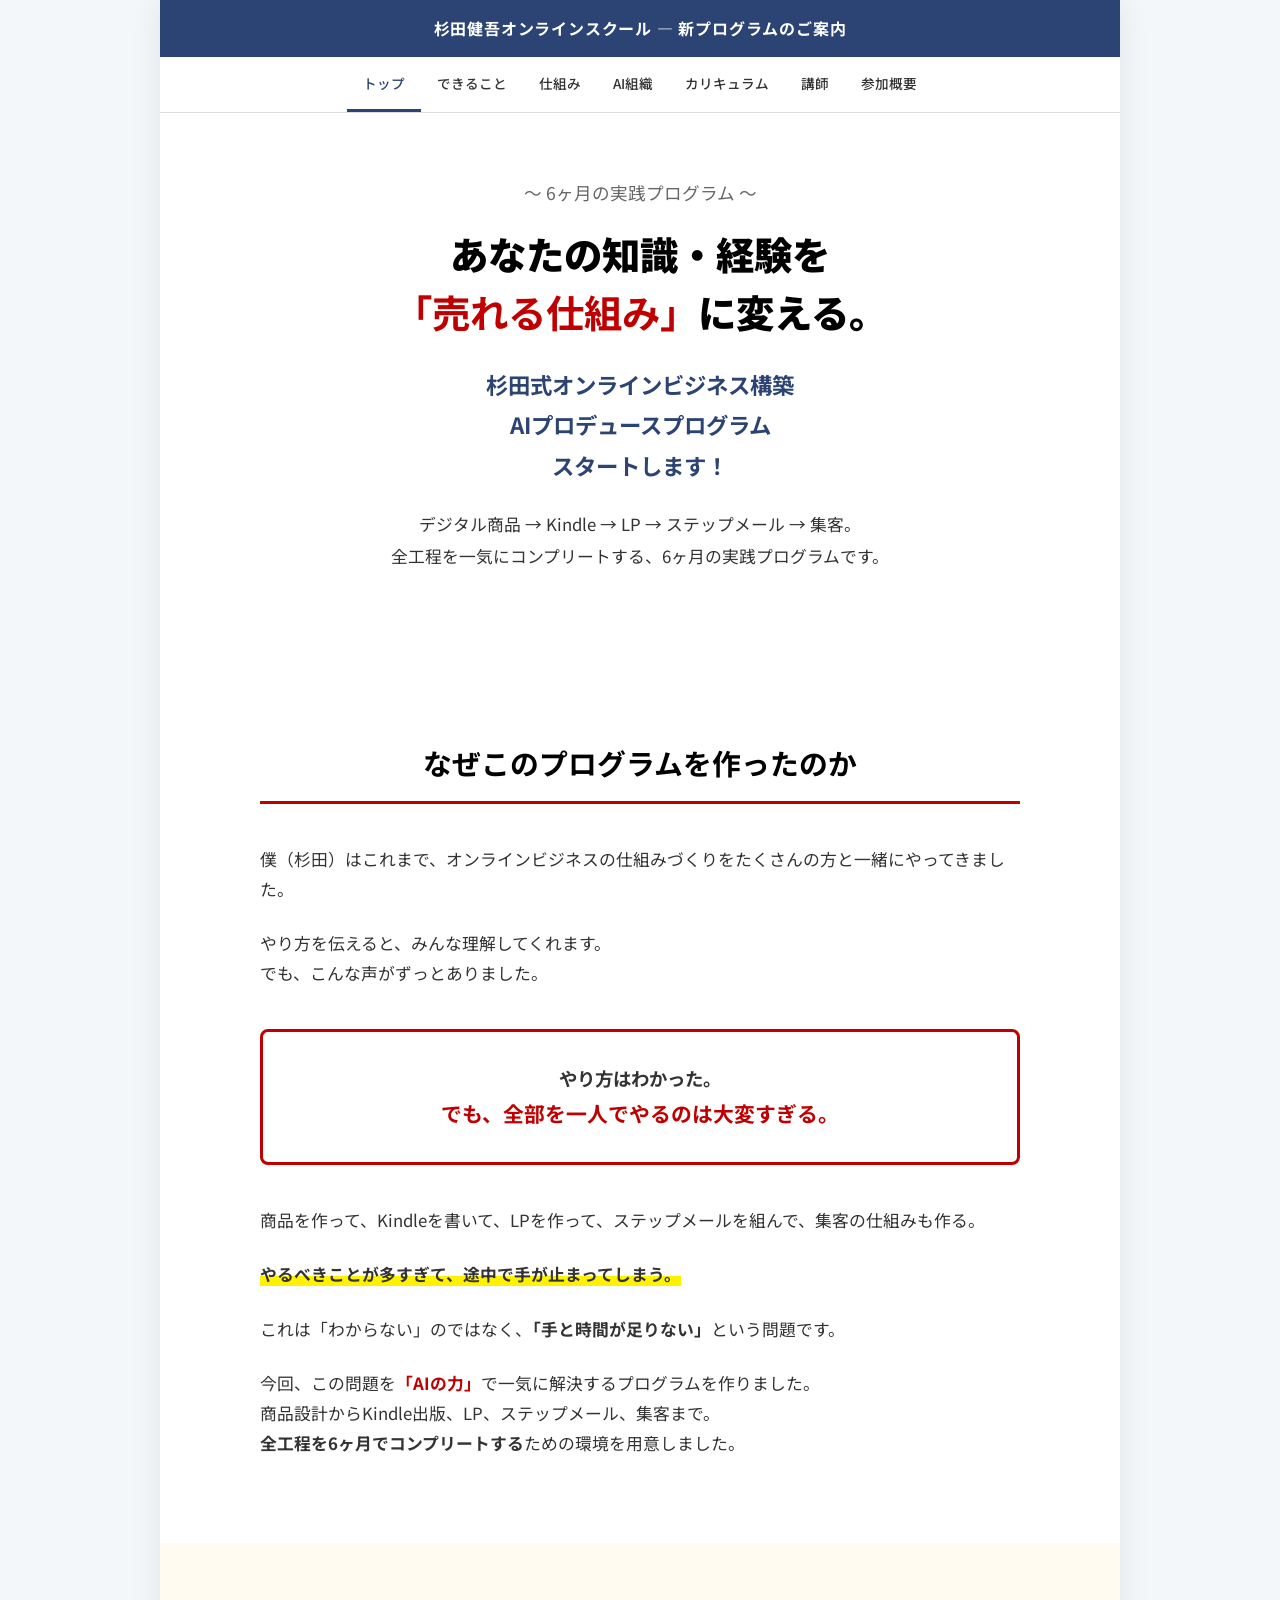
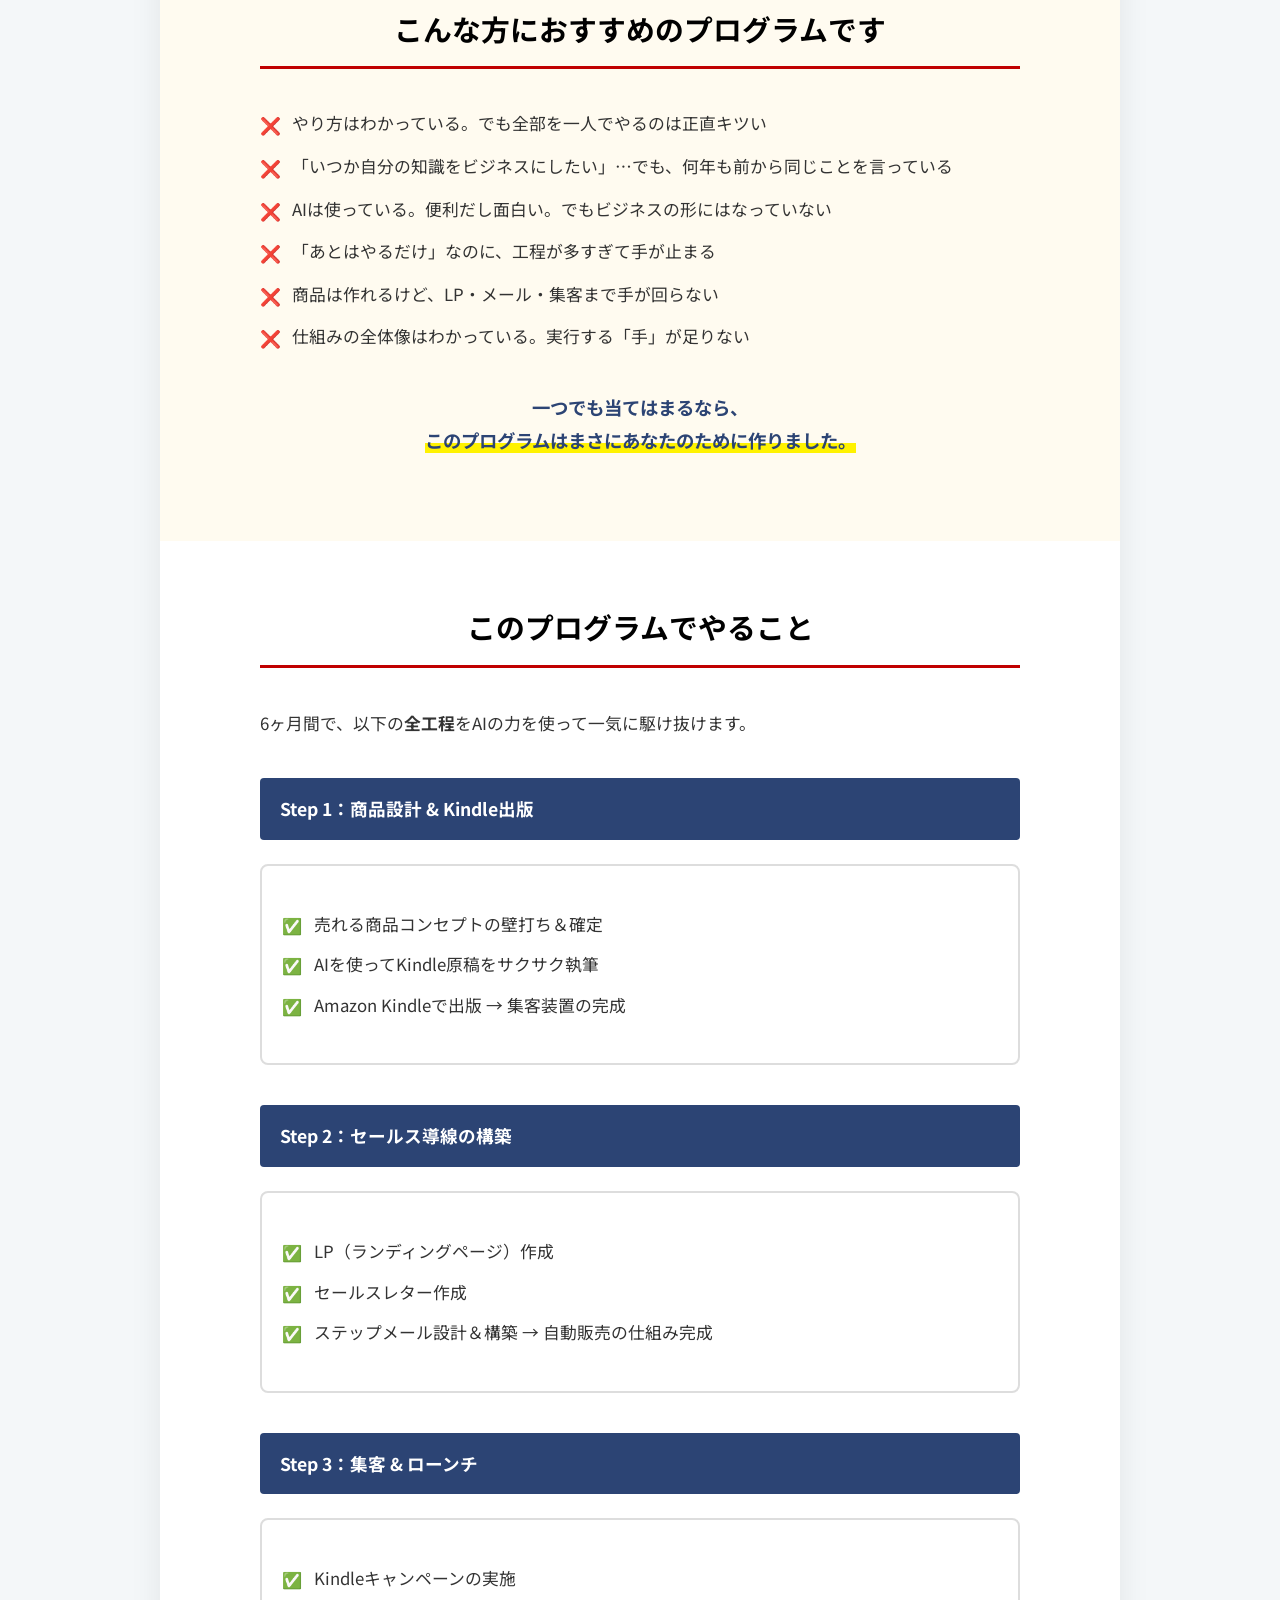
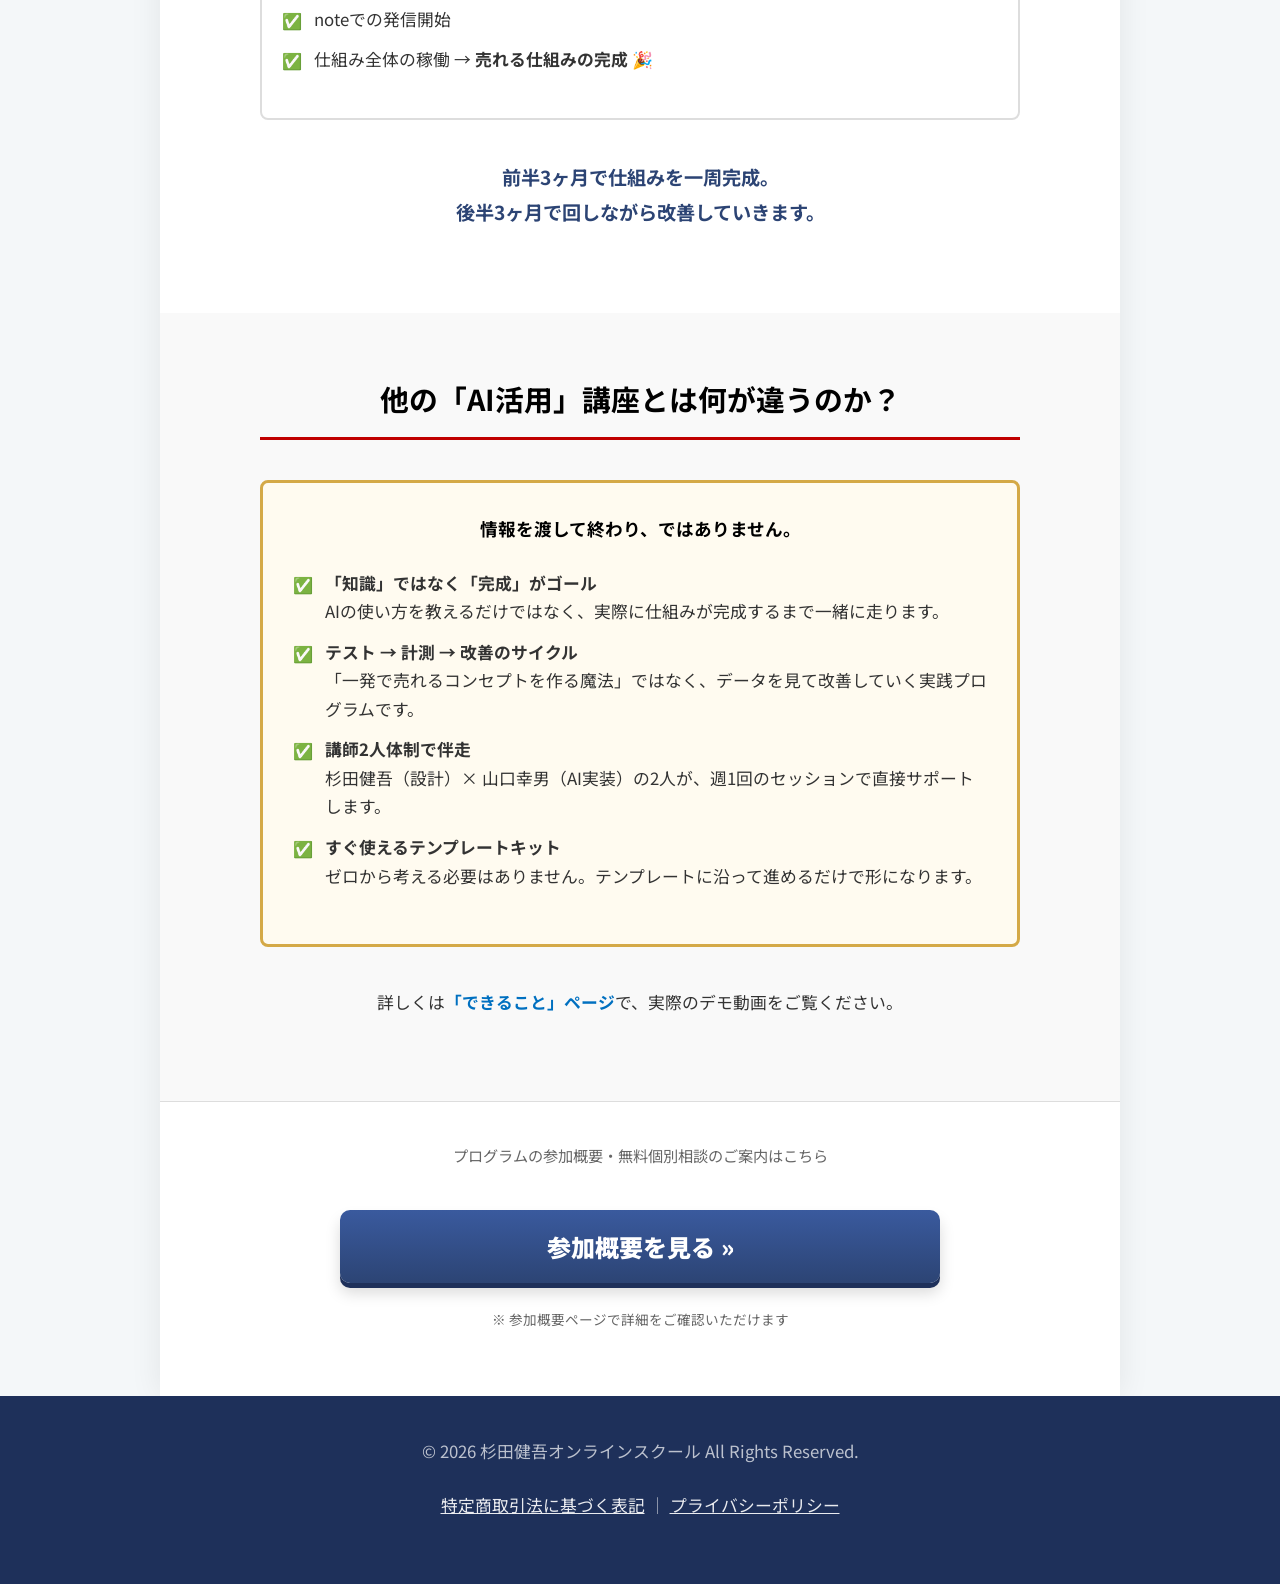
==== commit 97c73ab5: "Fix: ノウハウ否定的表現を削除。問題を「手と時間の不足」に変更" ====
--- a/complete/index.html
+++ b/complete/index.html
@@ -57,22 +57,21 @@
         <div class="container">
             <h2 class="section-heading">なぜこのプログラムを作ったのか</h2>
 
-            <p>僕（杉田）はこれまで、オンラインビジネスの講座をたくさん作ってきました。</p>
-            <p>その中で気づいたことがあります。</p>
+            <p>僕（杉田）はこれまで、オンラインビジネスの仕組みづくりをたくさんの方と一緒にやってきました。</p>
+            <p>やり方を伝えると、みんな理解してくれます。<br>でも、こんな声がずっとありました。</p>
 
             <div class="box-bordered">
                 <p class="text-center" style="font-size: 1.15rem; font-weight: 700; margin: 0;">
-                    ノウハウを学んでも、<br>
-                    <span class="text-red" style="font-size: 1.3rem;">「自分の形」にできない人がほとんど。</span>
+                    やり方はわかった。<br>
+                    <span class="text-red" style="font-size: 1.3rem;">でも、全部を一人でやるのは大変すぎる。</span>
                 </p>
             </div>
 
-            <p>Kindle出版の方法は知っている。ステップメールの重要性もわかっている。LPも作った方がいいのは知っている。</p>
-            <p>でも、<span class="marker-yellow">全部をつなげて「仕組み」として動かすところまで行けない。</span></p>
-            <p>なぜか？</p>
-            <p><strong>工程が多すぎて、途中で手が止まるから</strong>です。</p>
+            <p>商品を作って、Kindleを書いて、LPを作って、ステップメールを組んで、集客の仕組みも作る。</p>
+            <p><span class="marker-yellow">やるべきことが多すぎて、途中で手が止まってしまう。</span></p>
+            <p>これは「わからない」のではなく、<strong>「手と時間が足りない」</strong>という問題です。</p>
             <p>
-                今回のプログラムでは、その問題を<span class="text-red">「AIの力」</span>で一気に解決します。<br>
+                今回、この問題を<span class="text-red">「AIの力」</span>で一気に解決するプログラムを作りました。<br>
                 商品設計からKindle出版、LP、ステップメール、集客まで。<br>
                 <strong>全工程を6ヶ月でコンプリートする</strong>ための環境を用意しました。
             </p>
@@ -87,12 +86,12 @@
             <h2 class="section-heading">こんな方におすすめのプログラムです</h2>
 
             <ul class="problem-list">
-                <li>ノウハウはたくさん買った。でも「自分の形」にできていない</li>
+                <li>やり方はわかっている。でも全部を一人でやるのは正直キツい</li>
                 <li>「いつか自分の知識をビジネスにしたい」…でも、何年も前から同じことを言っている</li>
-                <li>AIは使っている。便利だし面白い。でも別に何かが進むわけでもない</li>
-                <li>「あとはやるだけ」なのに、なぜか手が止まる</li>
-                <li>商品は作れるけど、「売る仕組み」をどう作ればいいかわからない</li>
-                <li>LP、ステップメール、集客…やることが多すぎて全体像が見えない</li>
+                <li>AIは使っている。便利だし面白い。でもビジネスの形にはなっていない</li>
+                <li>「あとはやるだけ」なのに、工程が多すぎて手が止まる</li>
+                <li>商品は作れるけど、LP・メール・集客まで手が回らない</li>
+                <li>仕組みの全体像はわかっている。実行する「手」が足りない</li>
             </ul>
 
             <p class="text-center" style="font-size: 1.15rem; font-weight: 700; color: var(--color-navy); margin-top: var(--space-lg);">
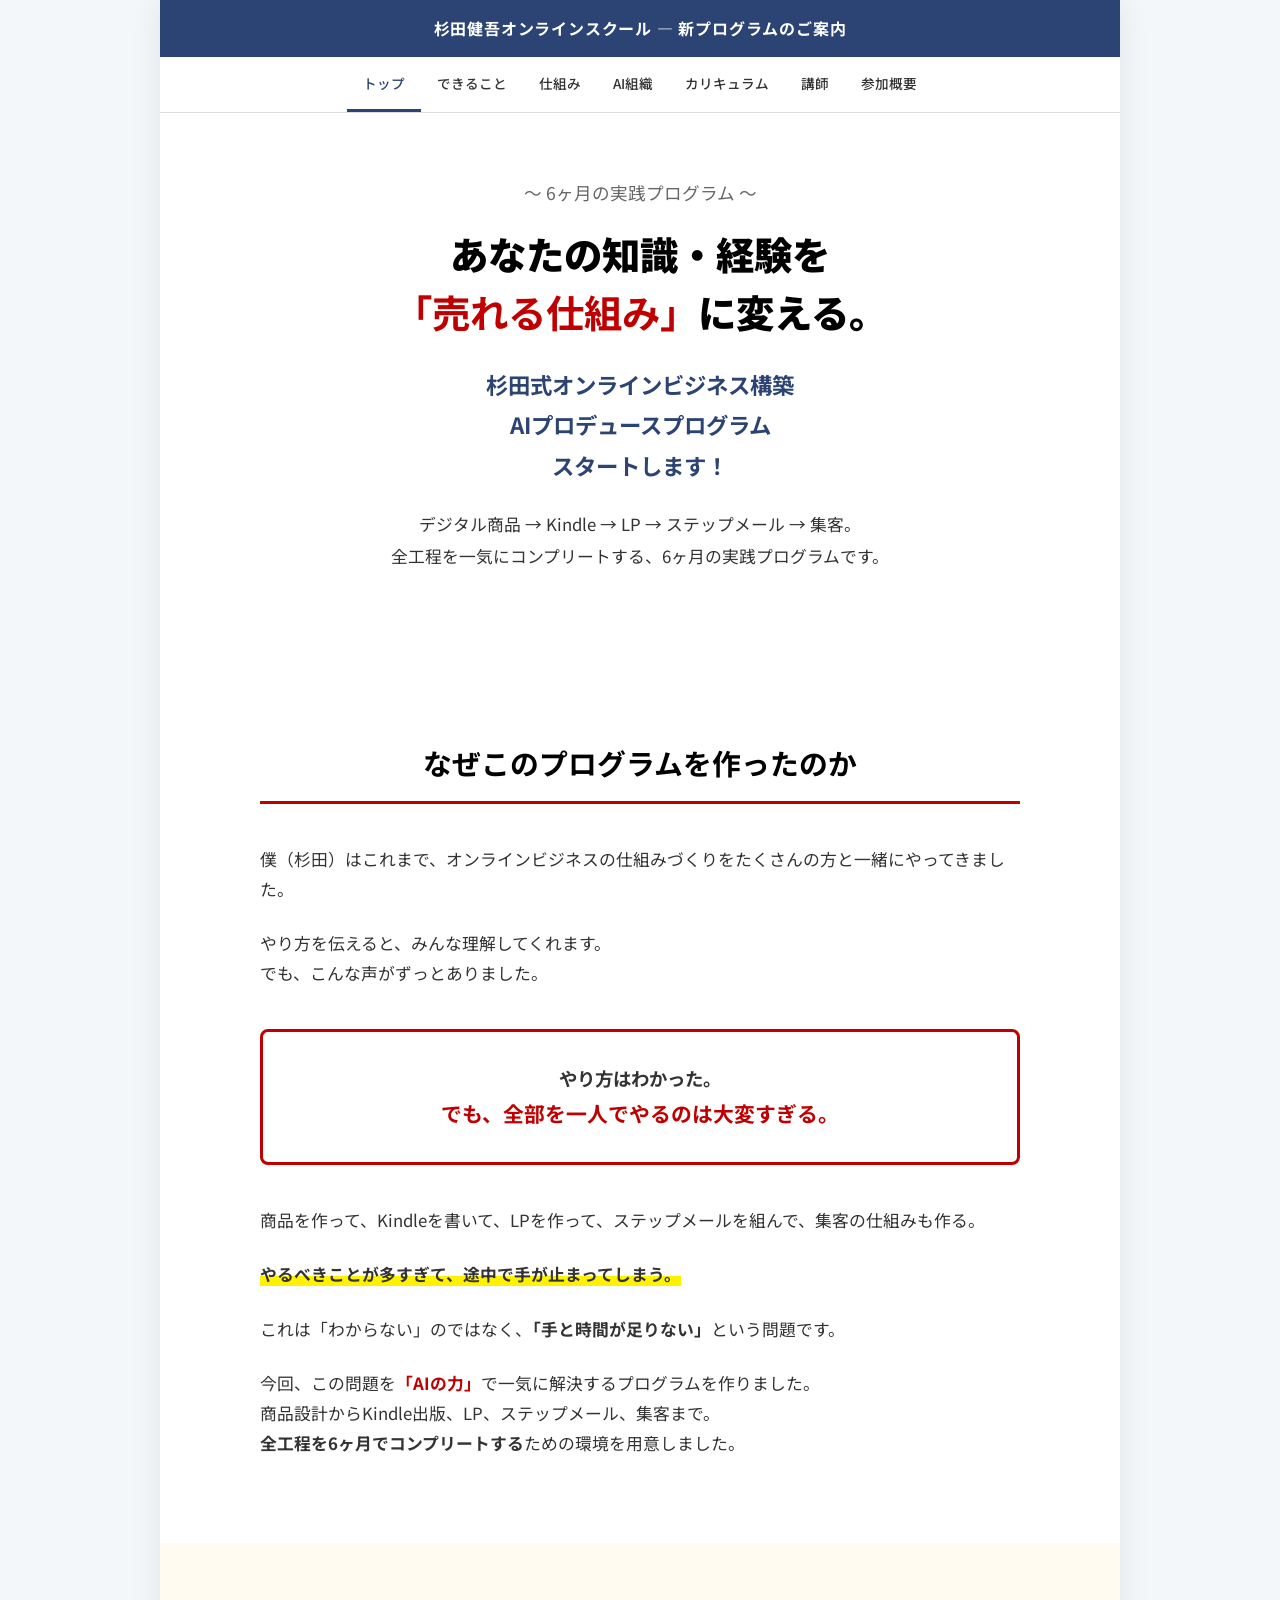
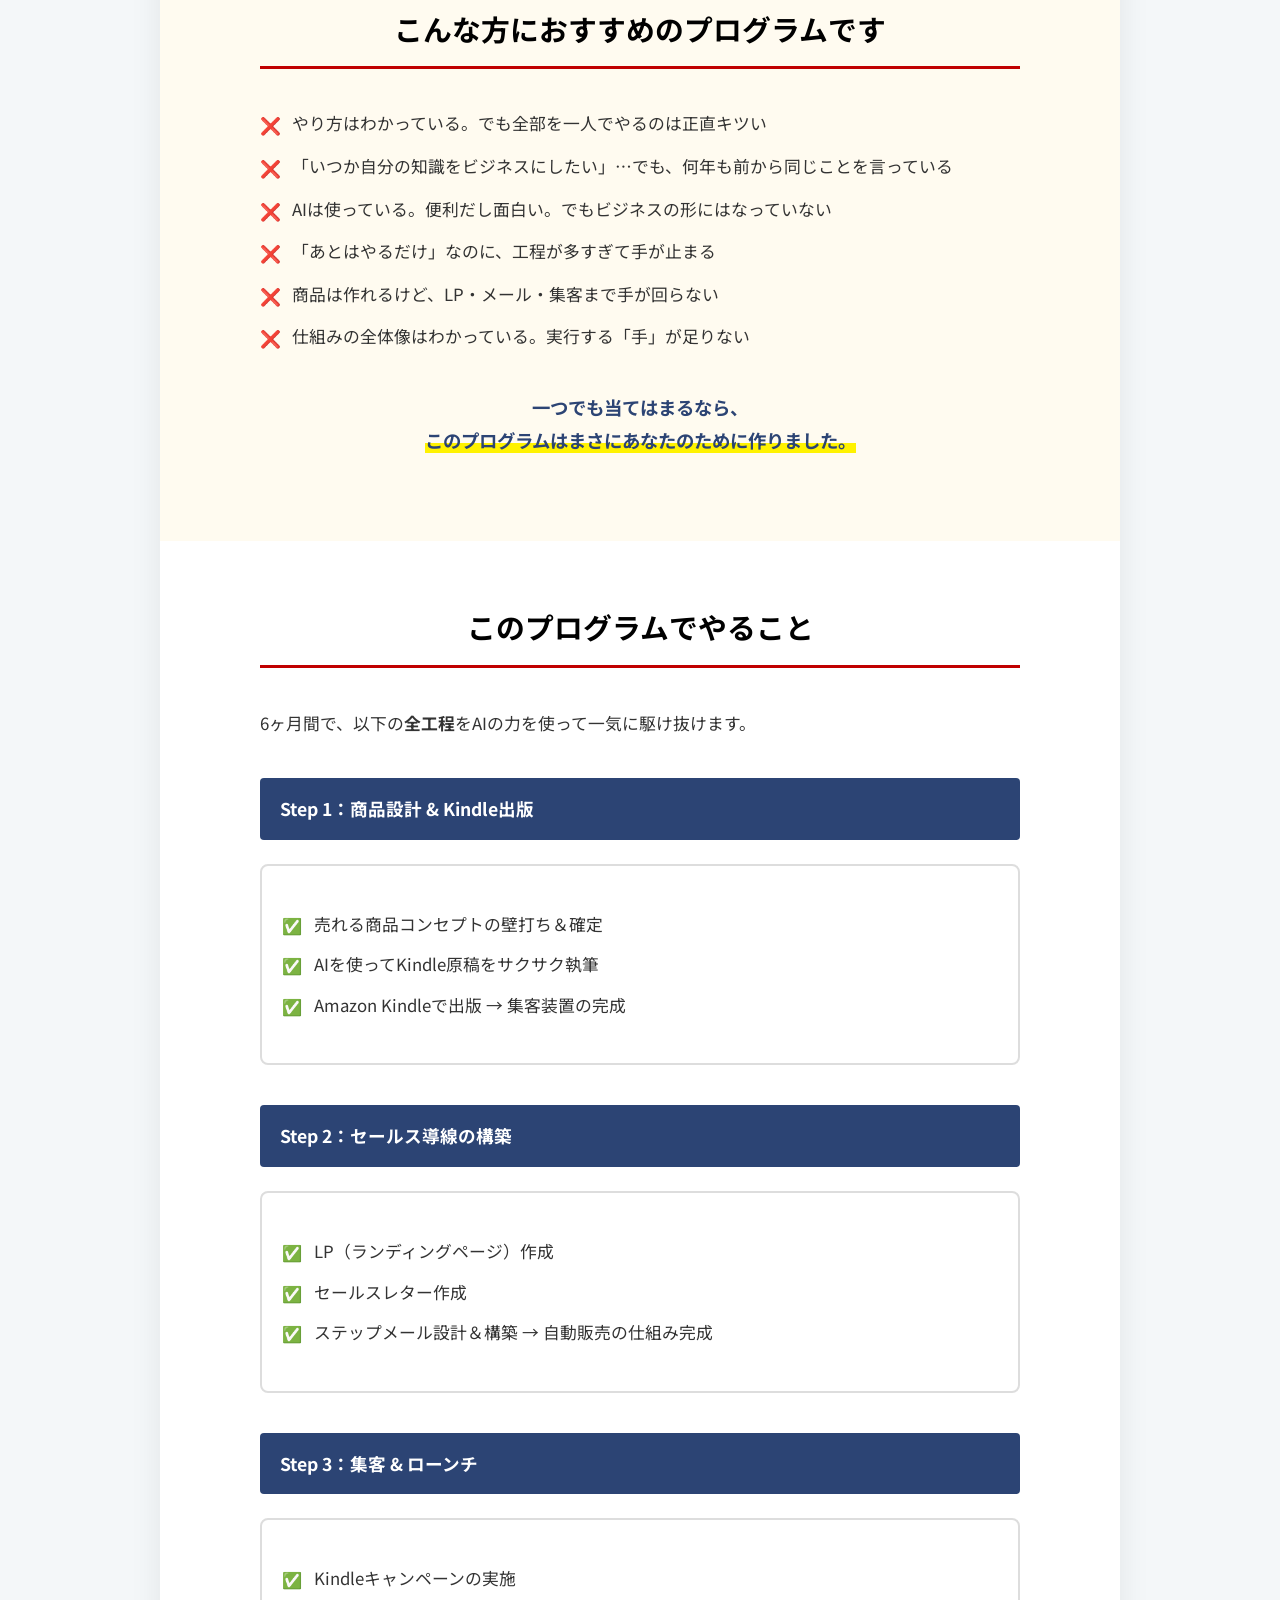
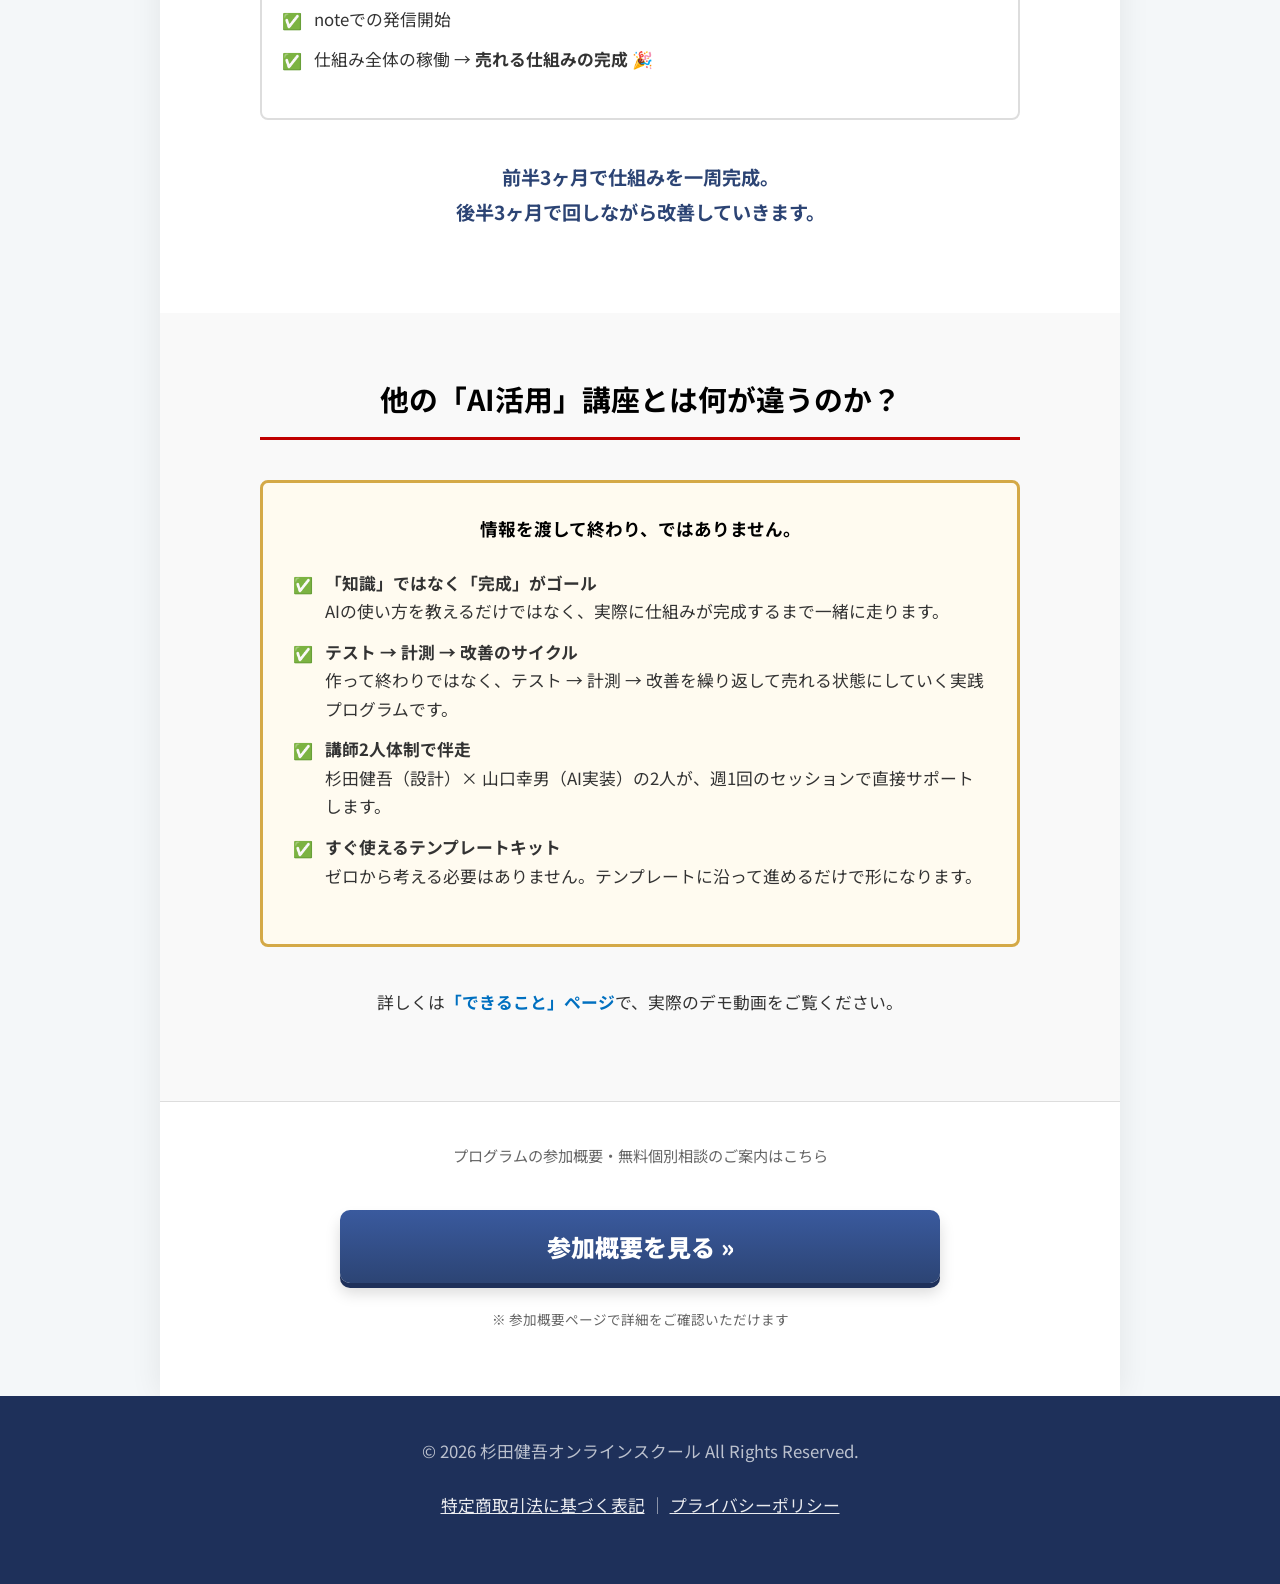
==== commit 582a614b: "Fix: 唐突な「魔法」表現を削除し読者に伝わる文言に修正" ====
--- a/complete/index.html
+++ b/complete/index.html
@@ -165,7 +165,7 @@
                     <li><strong>「知識」ではなく「完成」がゴール</strong><br>
                         AIの使い方を教えるだけではなく、実際に仕組みが完成するまで一緒に走ります。</li>
                     <li><strong>テスト → 計測 → 改善のサイクル</strong><br>
-                        「一発で売れるコンセプトを作る魔法」ではなく、データを見て改善していく実践プログラムです。</li>
+                        作って終わりではなく、テスト → 計測 → 改善を繰り返して売れる状態にしていく実践プログラムです。</li>
                     <li><strong>講師2人体制で伴走</strong><br>
                         杉田健吾（設計）× 山口幸男（AI実装）の2人が、週1回のセッションで直接サポートします。</li>
                     <li><strong>すぐ使えるテンプレートキット</strong><br>
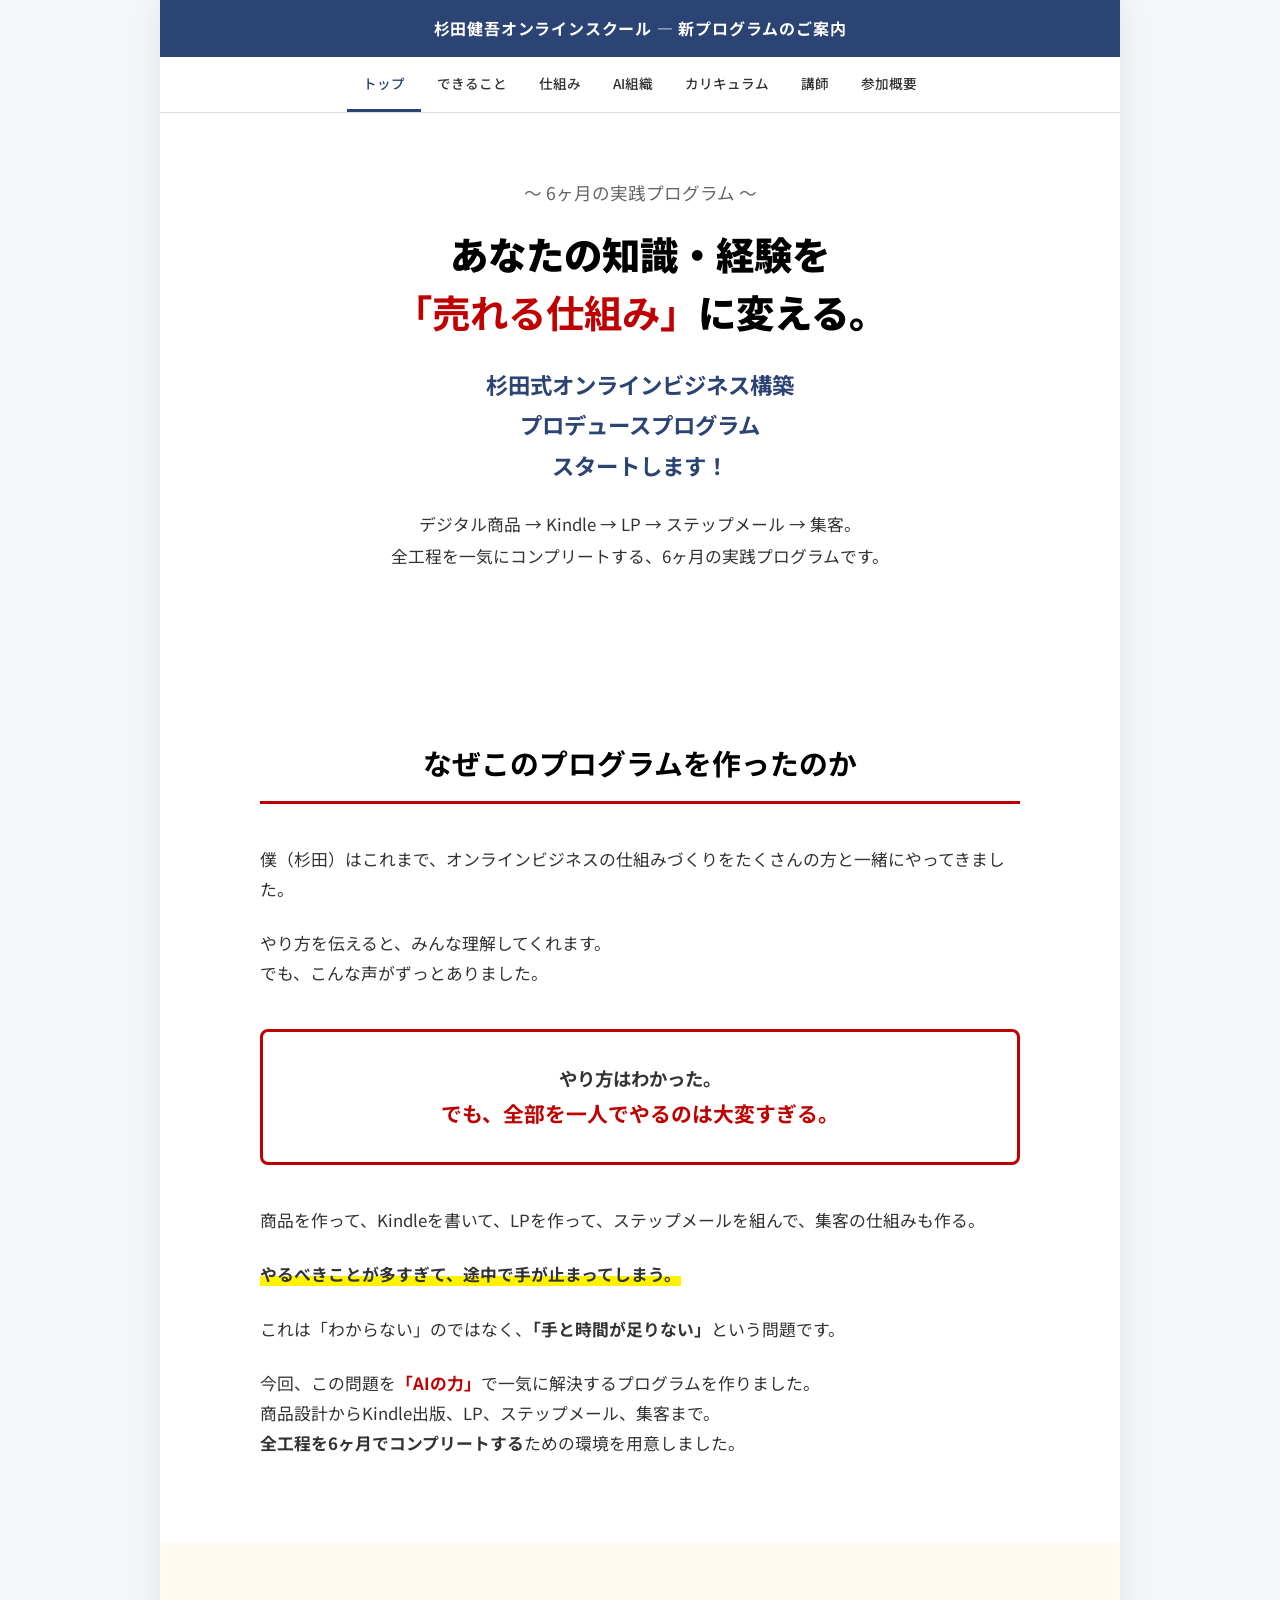
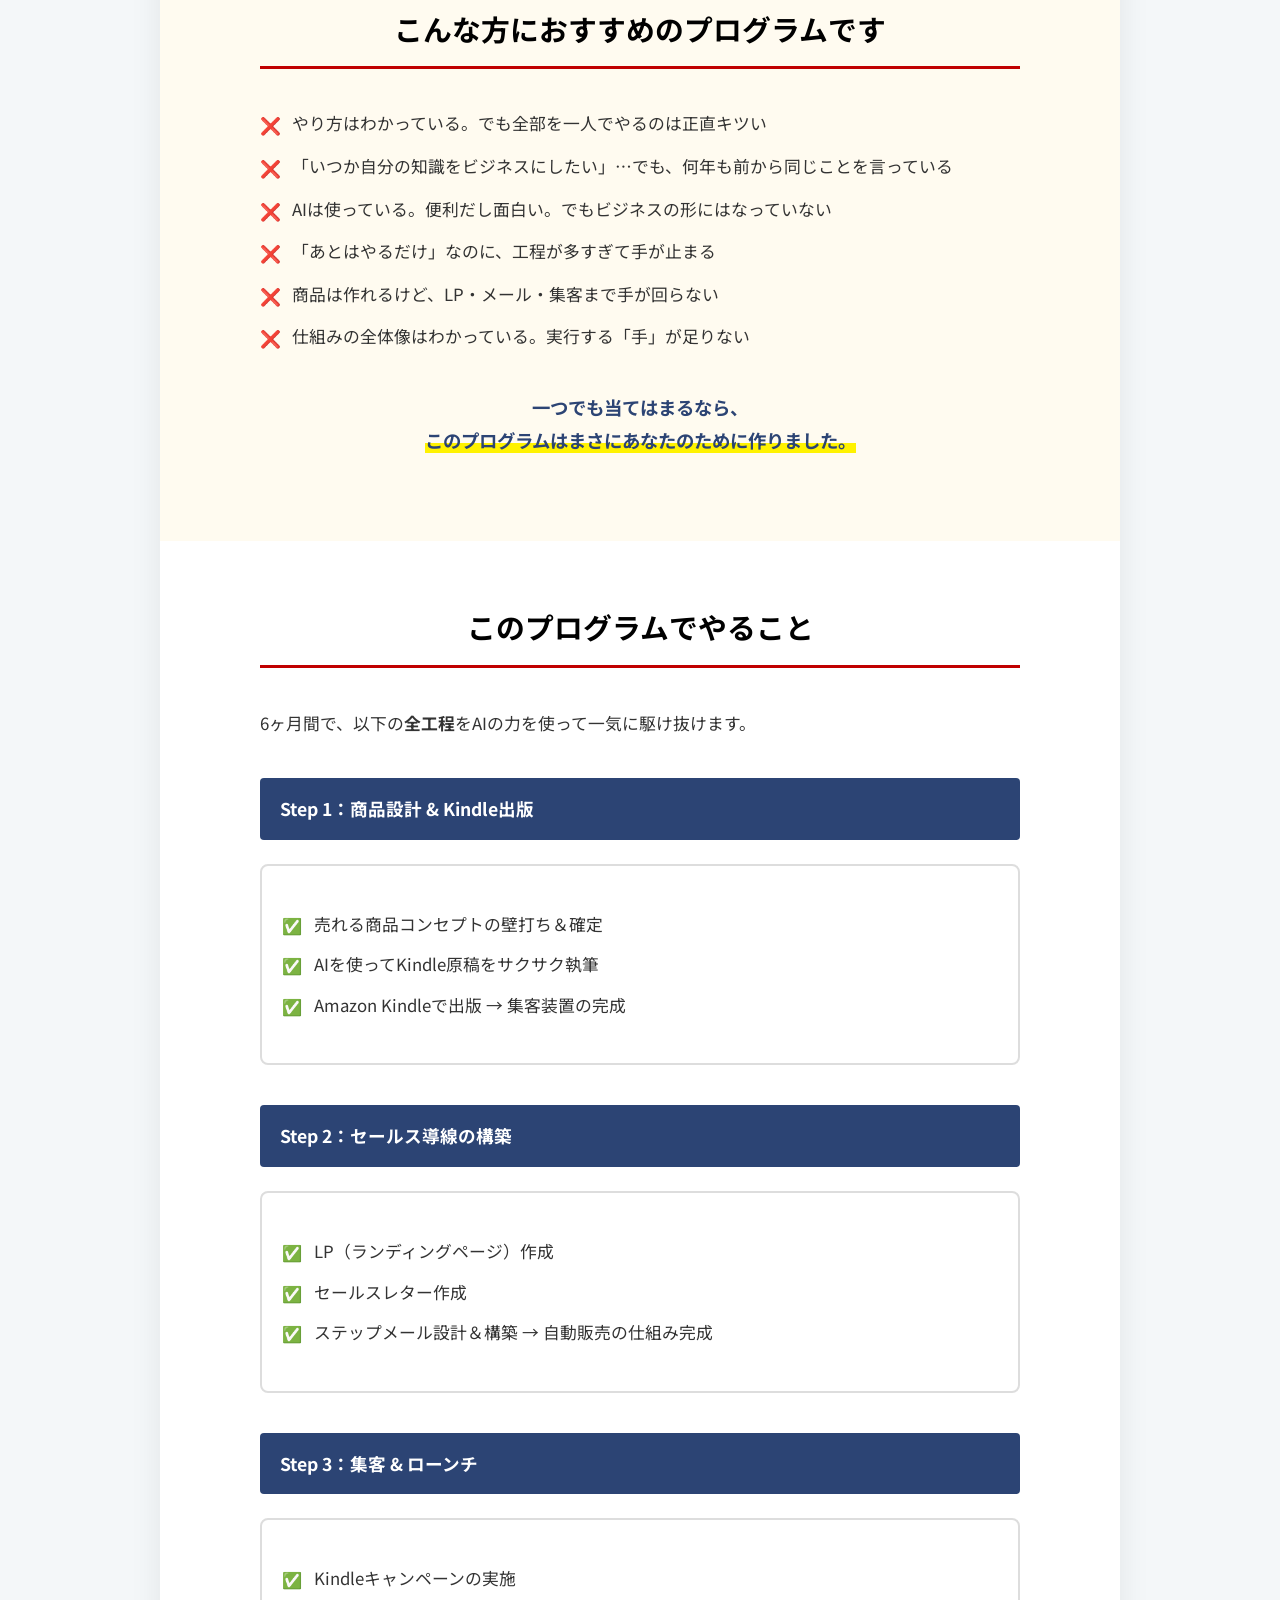
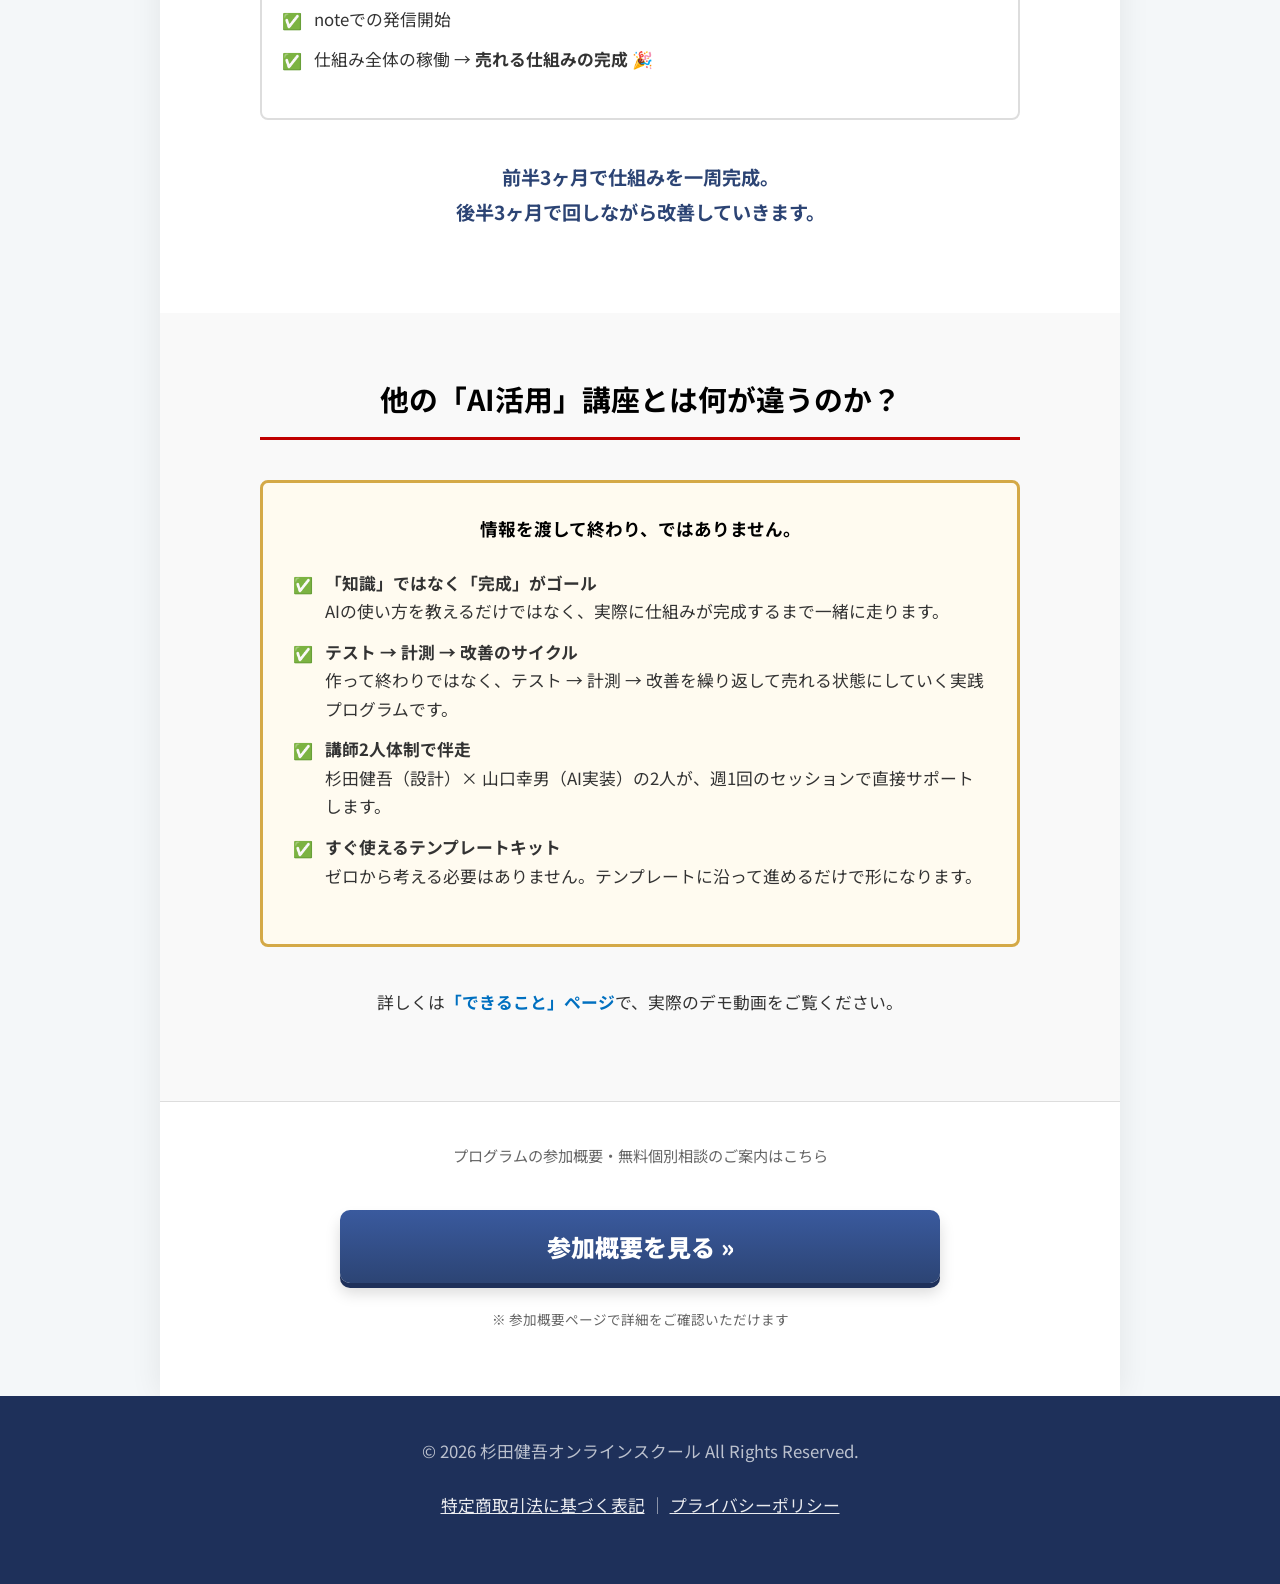
==== commit 55c54978: "Rename: AIプロデュースプログラム → プロデュースプログラム" ====
--- a/complete/index.html
+++ b/complete/index.html
@@ -4,7 +4,7 @@
     <meta charset="UTF-8">
     <meta name="viewport" content="width=device-width, initial-scale=1.0">
     <meta name="robots" content="noindex,nofollow">
-    <title>杉田式オンラインビジネス構築 AIプロデュースプログラム</title>
+    <title>杉田式オンラインビジネス構築 プロデュースプログラム</title>
     <meta name="description" content="デジタル商品、Kindle、LP、ステップメール、集客。全工程をAIで一気にコンプリートする6ヶ月の実践プログラム。">
     <link rel="stylesheet" href="style.css">
 </head>
@@ -40,7 +40,7 @@
             </h1>
             <p class="hero__announce">
                 杉田式オンラインビジネス構築<br>
-                AIプロデュースプログラム<br>
+                プロデュースプログラム<br>
                 スタートします！
             </p>
             <p class="hero__desc">
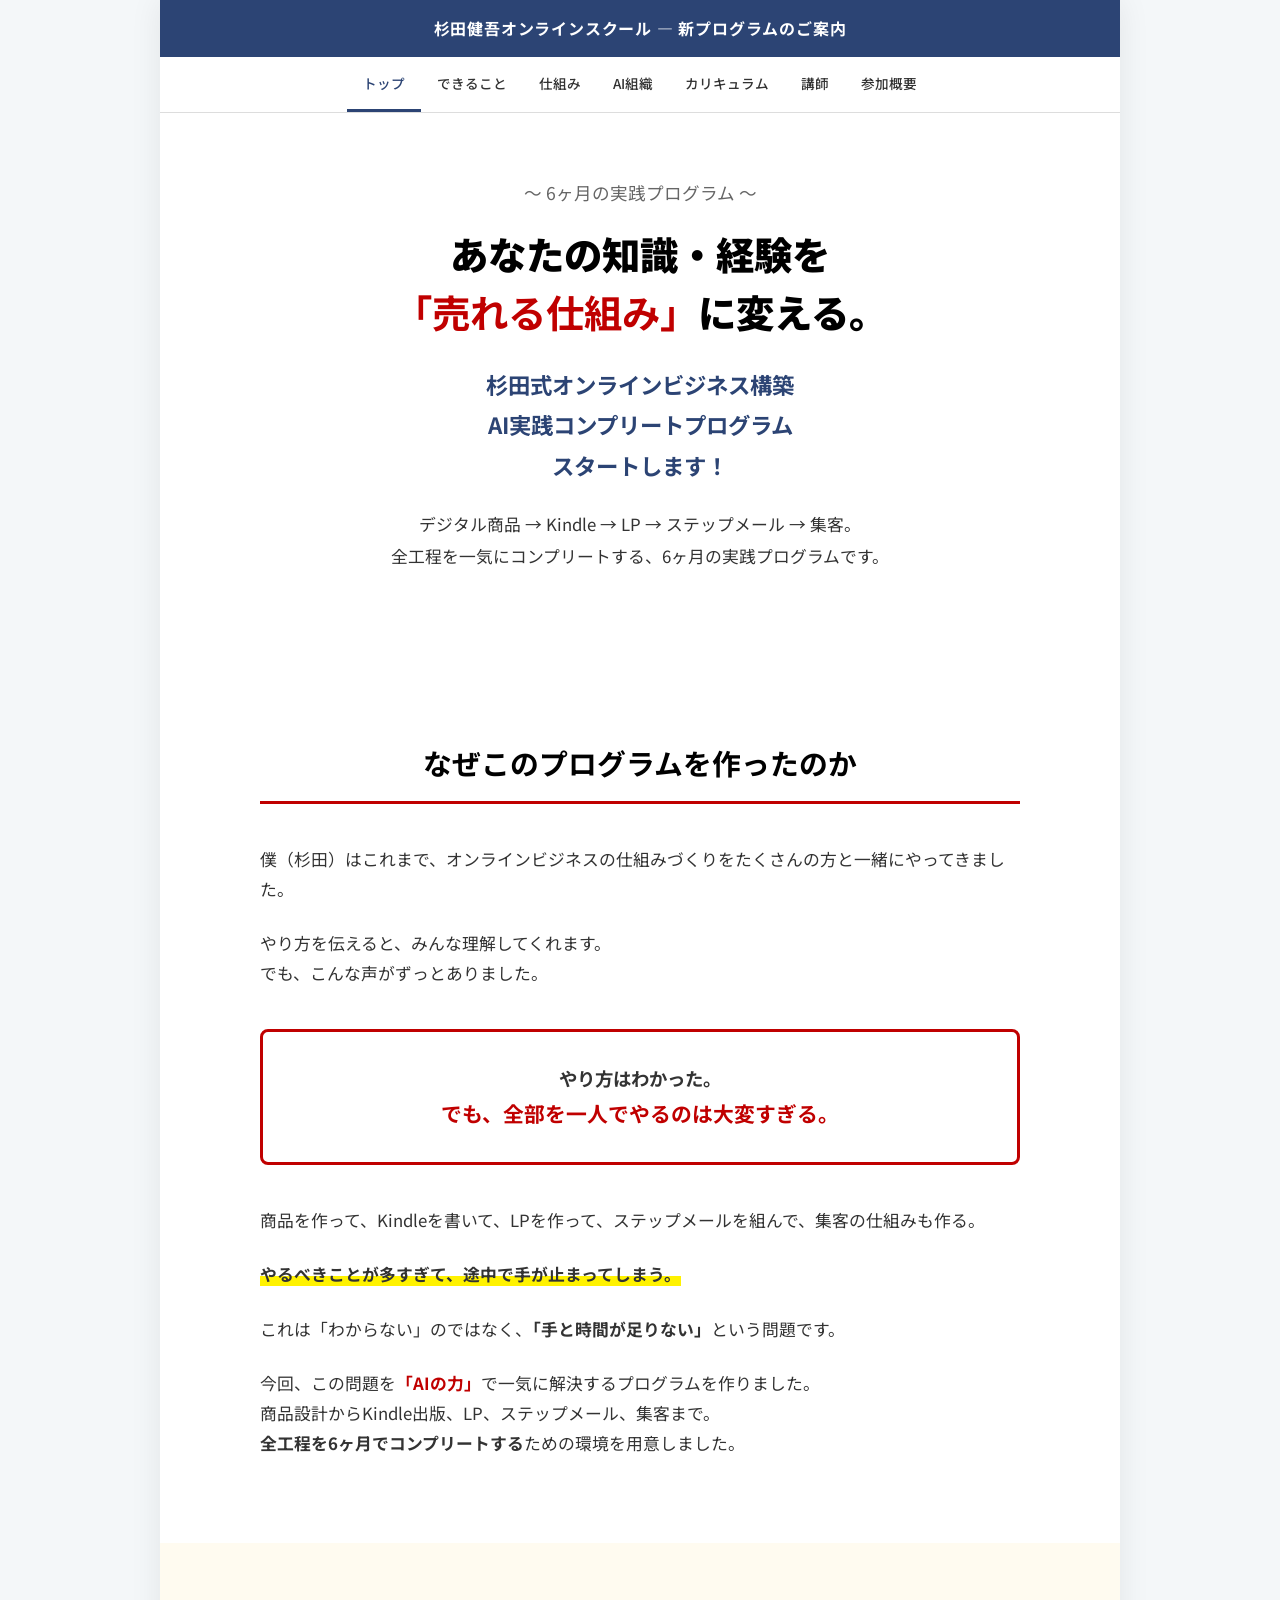
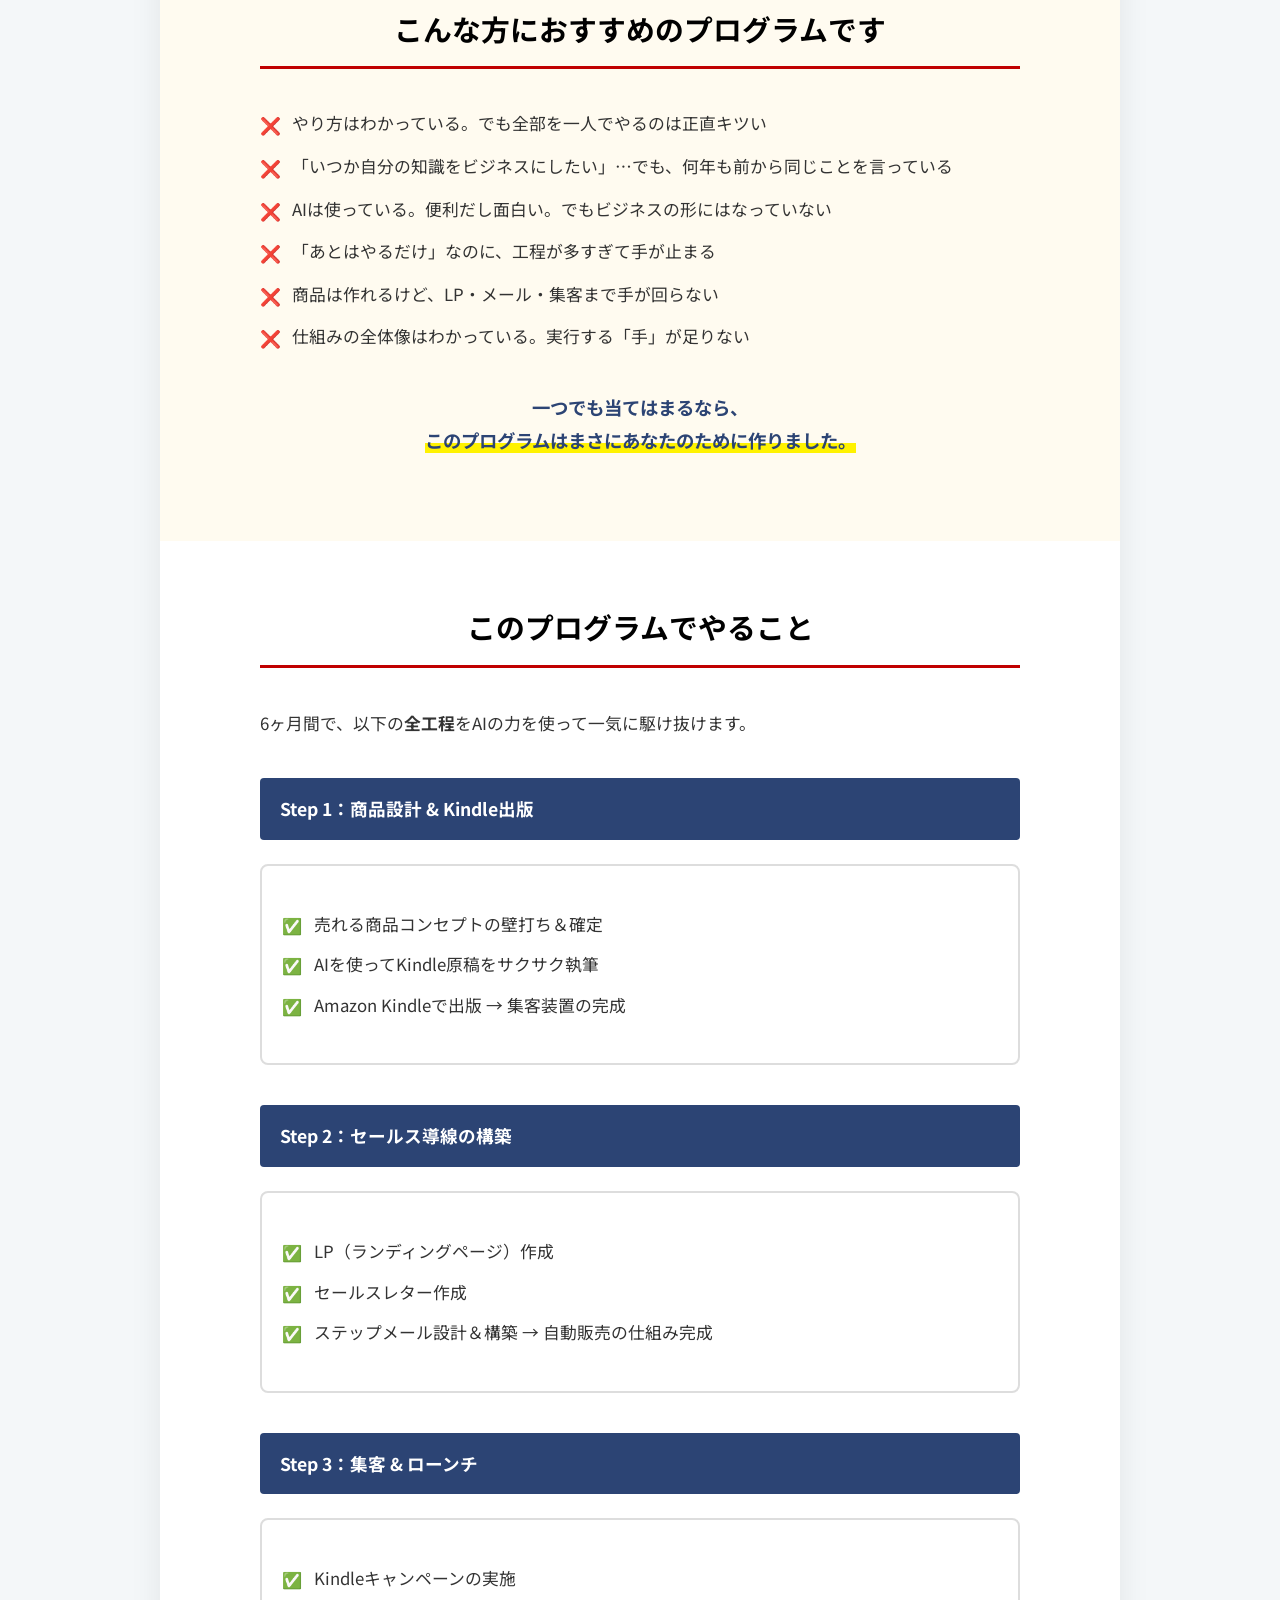
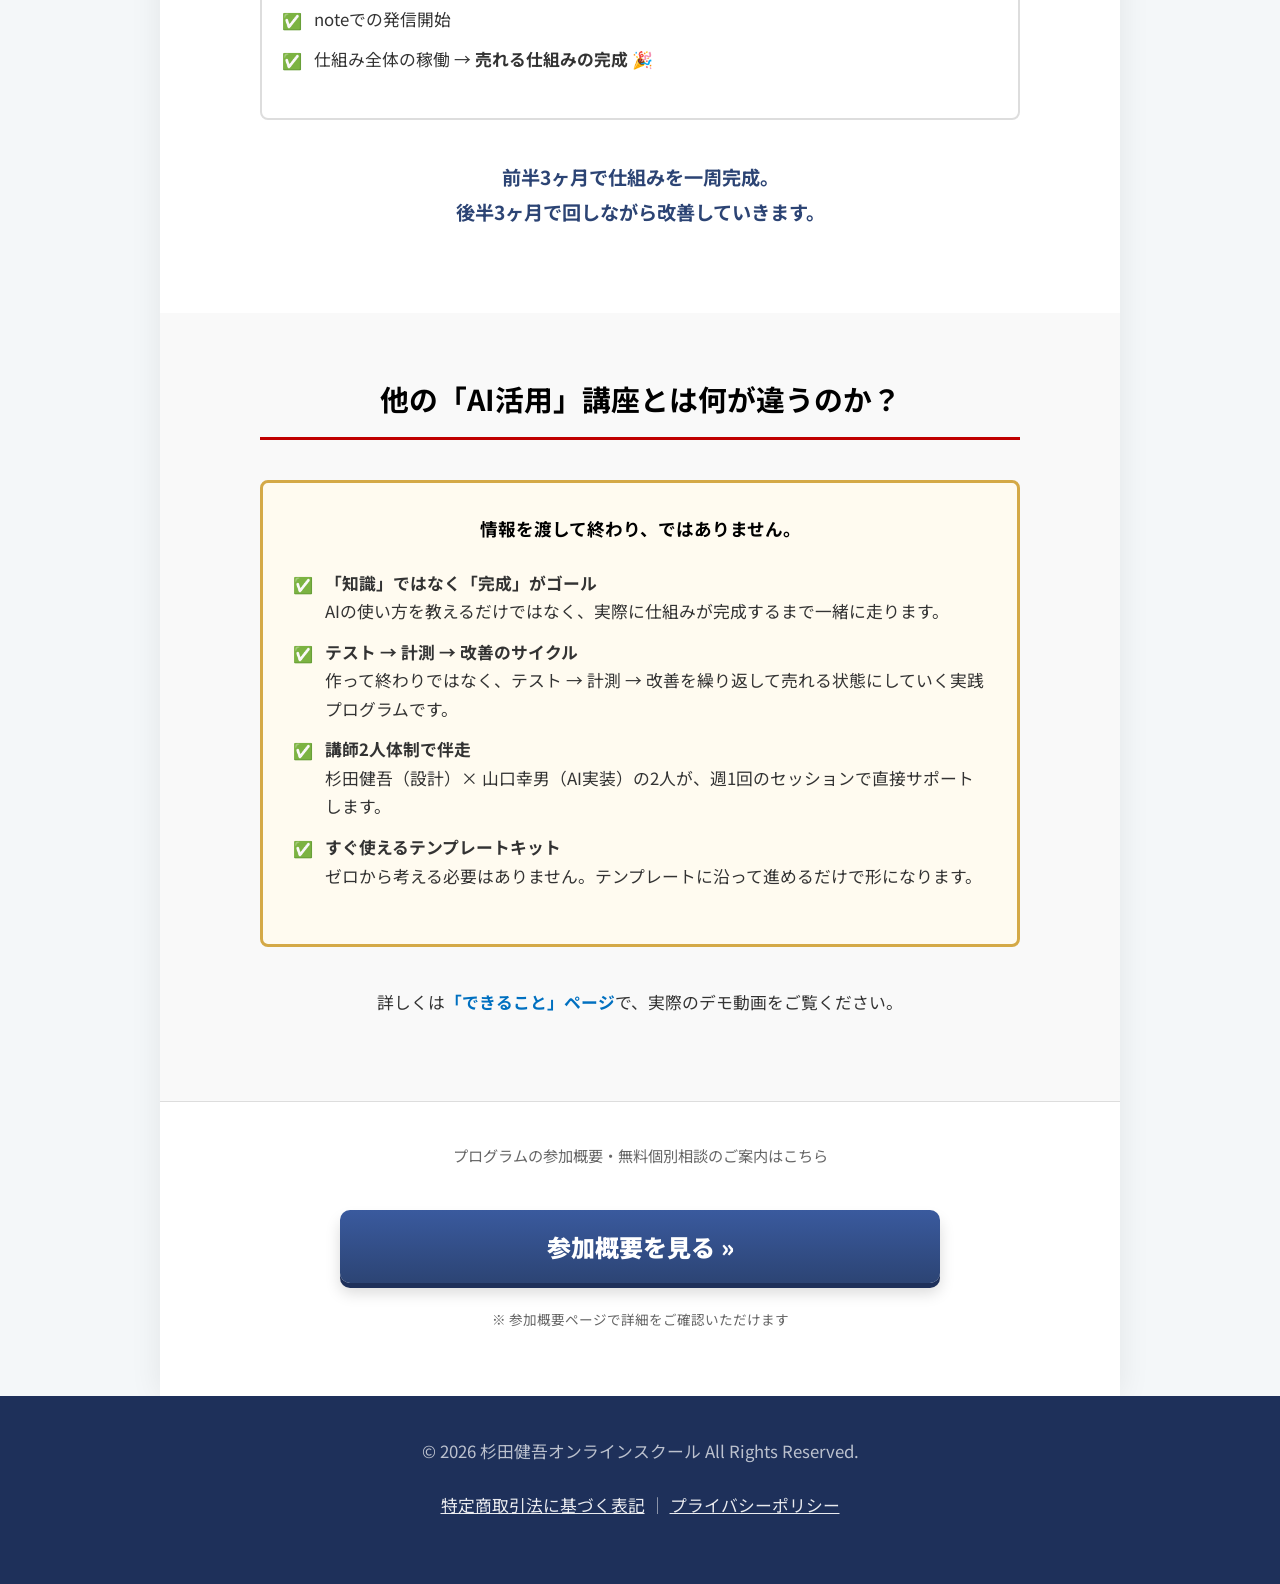
==== commit 0d9afc54: "Rename: 杉田式オンラインビジネス AI実践コンプリートプログラム" ====
--- a/complete/index.html
+++ b/complete/index.html
@@ -4,7 +4,7 @@
     <meta charset="UTF-8">
     <meta name="viewport" content="width=device-width, initial-scale=1.0">
     <meta name="robots" content="noindex,nofollow">
-    <title>杉田式オンラインビジネス構築 プロデュースプログラム</title>
+    <title>杉田式オンラインビジネス AI実践コンプリートプログラム</title>
     <meta name="description" content="デジタル商品、Kindle、LP、ステップメール、集客。全工程をAIで一気にコンプリートする6ヶ月の実践プログラム。">
     <link rel="stylesheet" href="style.css">
 </head>
@@ -40,7 +40,7 @@
             </h1>
             <p class="hero__announce">
                 杉田式オンラインビジネス構築<br>
-                プロデュースプログラム<br>
+                AI実践コンプリートプログラム<br>
                 スタートします！
             </p>
             <p class="hero__desc">
